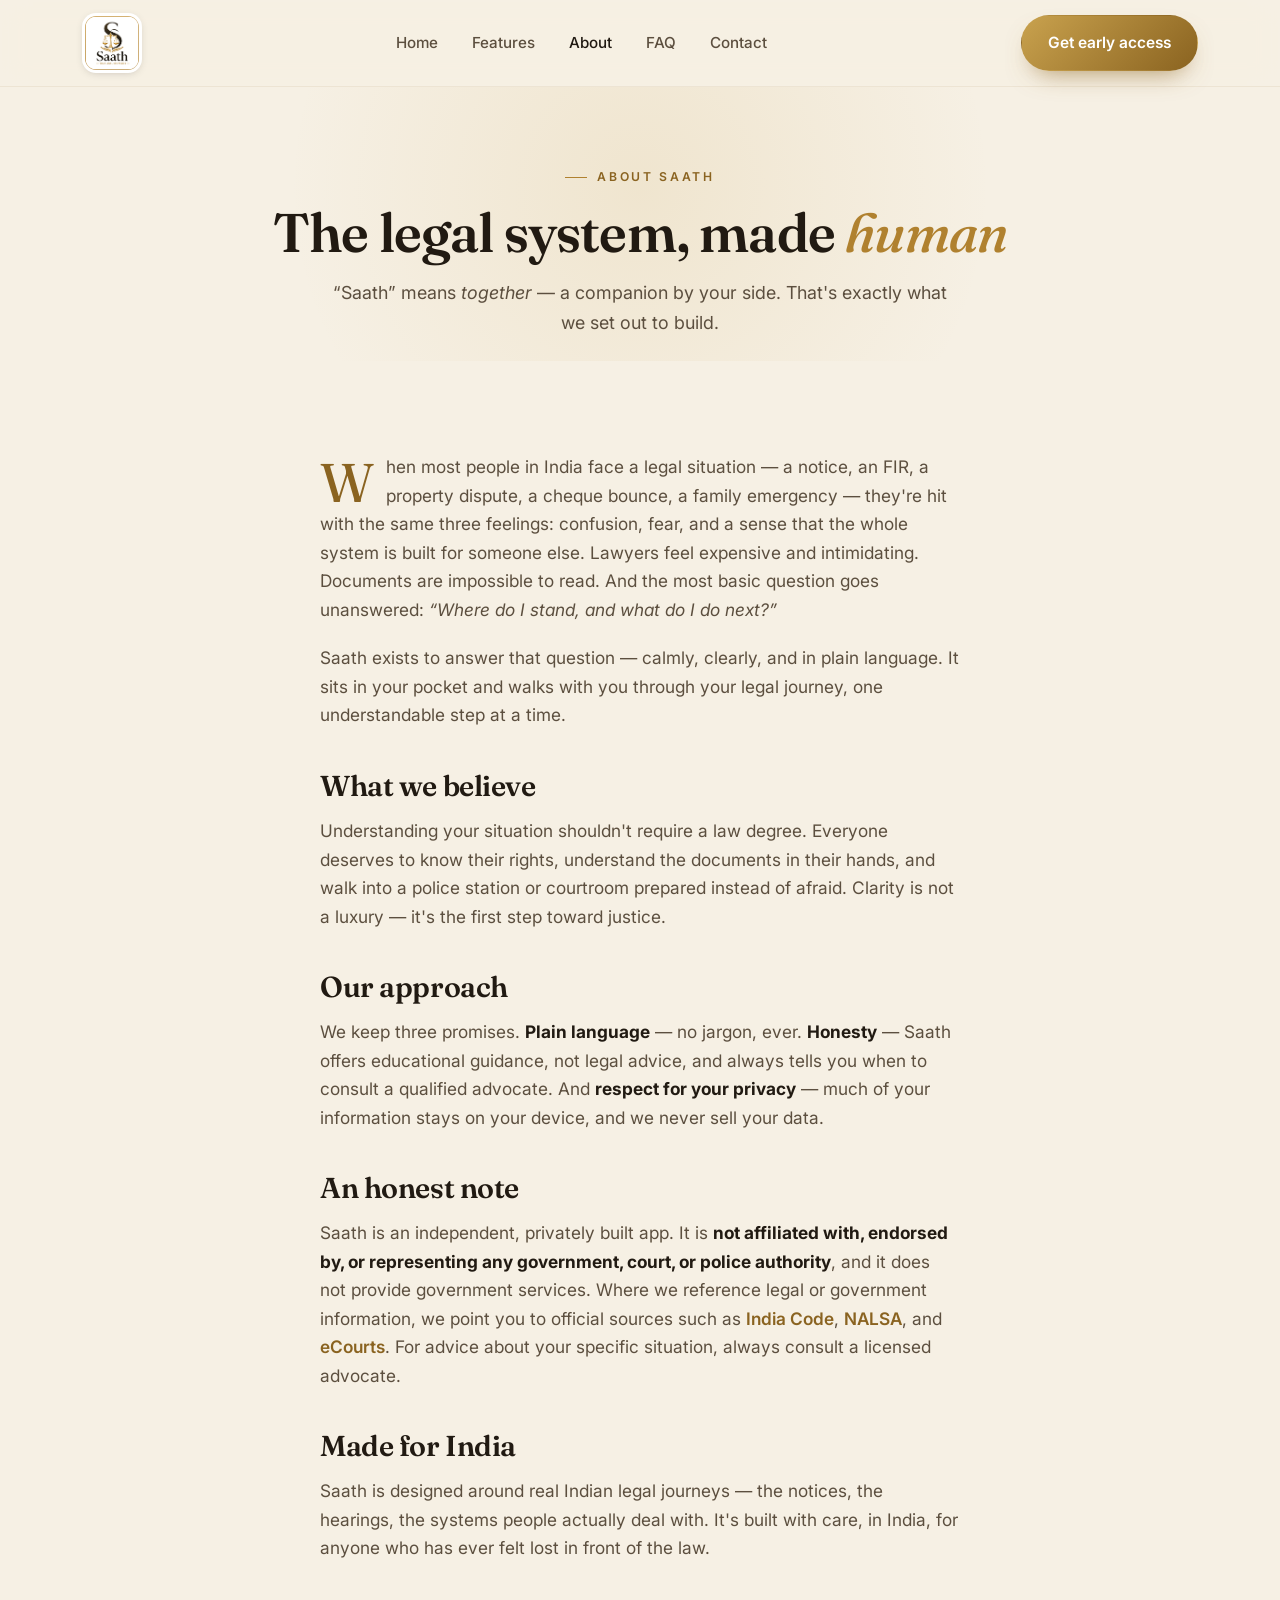
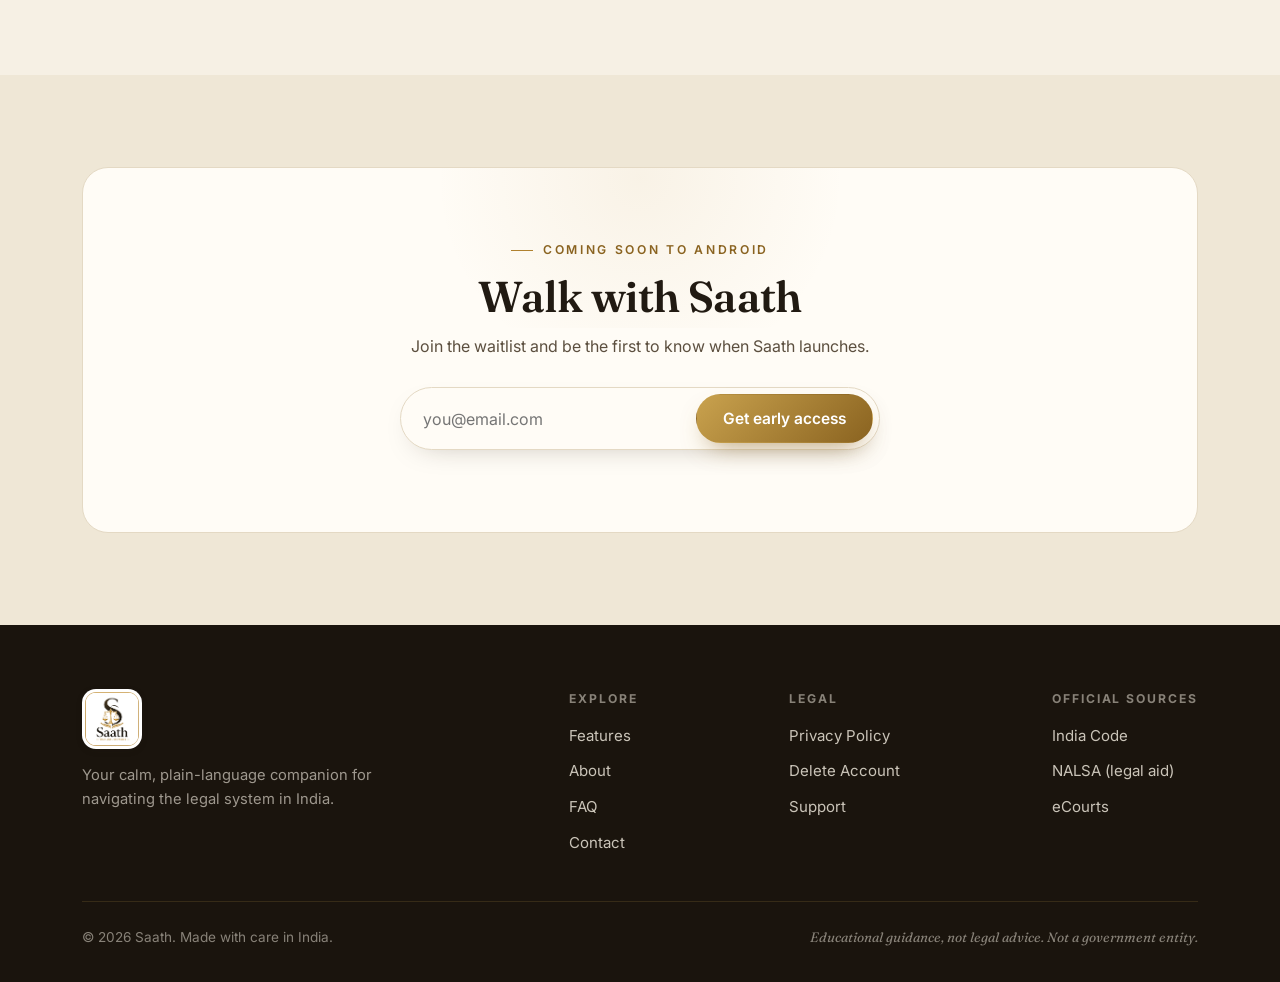
==== about.html @ ecaae9a4 "Saath marketing site" ====
<!doctype html>
<html lang="en">
<head>
  <meta charset="utf-8" />
  <meta name="viewport" content="width=device-width, initial-scale=1" />
  <title>About — Saath</title>
  <meta name="description" content="Why Saath exists: to make the legal system in India understandable for everyone, in plain language — a calm companion, not a replacement for a lawyer." />
  <link rel="icon" href="assets/icon.png" />
  <link rel="preconnect" href="https://fonts.googleapis.com" />
  <link rel="preconnect" href="https://fonts.gstatic.com" crossorigin />
  <link href="https://fonts.googleapis.com/css2?family=Fraunces:ital,opsz,wght@0,9..144,500;0,9..144,600;0,9..144,700;1,9..144,500&family=Inter:wght@400;500;600&display=swap" rel="stylesheet" />
  <link rel="stylesheet" href="css/styles.css" />
</head>
<body>

  <header class="site-header">
    <div class="wrap nav">
      <a class="brand" href="index.html"><img class="logo" src="assets/logo.png" alt="Saath — Your Legal Companion" /></a>
      <nav class="nav-links">
        <a href="index.html">Home</a>
        <a href="features.html">Features</a>
        <a href="about.html" class="active">About</a>
        <a href="faq.html">FAQ</a>
        <a href="contact.html">Contact</a>
      </nav>
      <a href="index.html#waitlist" class="btn btn-gold">Get early access</a>
      <button class="nav-toggle" aria-label="Menu"><span></span><span></span><span></span></button>
    </div>
  </header>

  <section class="page-hero">
    <div class="wrap">
      <span class="eyebrow center">About Saath</span>
      <h1>The legal system, made <span class="em">human</span></h1>
      <p>“Saath” means <em>together</em> — a companion by your side. That's exactly what we set out to build.</p>
    </div>
  </section>

  <section class="section">
    <div class="wrap prose">
      <p>When most people in India face a legal situation — a notice, an FIR, a property dispute, a cheque bounce, a family emergency — they're hit with the same three feelings: confusion, fear, and a sense that the whole system is built for someone else. Lawyers feel expensive and intimidating. Documents are impossible to read. And the most basic question goes unanswered: <em>“Where do I stand, and what do I do next?”</em></p>
      <p>Saath exists to answer that question — calmly, clearly, and in plain language. It sits in your pocket and walks with you through your legal journey, one understandable step at a time.</p>

      <h2>What we believe</h2>
      <p>Understanding your situation shouldn't require a law degree. Everyone deserves to know their rights, understand the documents in their hands, and walk into a police station or courtroom prepared instead of afraid. Clarity is not a luxury — it's the first step toward justice.</p>

      <h2>Our approach</h2>
      <p>We keep three promises. <strong>Plain language</strong> — no jargon, ever. <strong>Honesty</strong> — Saath offers educational guidance, not legal advice, and always tells you when to consult a qualified advocate. And <strong>respect for your privacy</strong> — much of your information stays on your device, and we never sell your data.</p>

      <h2>An honest note</h2>
      <p>Saath is an independent, privately built app. It is <strong>not affiliated with, endorsed by, or representing any government, court, or police authority</strong>, and it does not provide government services. Where we reference legal or government information, we point you to official sources such as <a href="https://www.indiacode.nic.in" target="_blank" rel="noopener">India Code</a>, <a href="https://nalsa.gov.in" target="_blank" rel="noopener">NALSA</a>, and <a href="https://ecourts.gov.in" target="_blank" rel="noopener">eCourts</a>. For advice about your specific situation, always consult a licensed advocate.</p>

      <h2>Made for India</h2>
      <p>Saath is designed around real Indian legal journeys — the notices, the hearings, the systems people actually deal with. It's built with care, in India, for anyone who has ever felt lost in front of the law.</p>
    </div>
  </section>

  <section class="section band" id="waitlist">
    <div class="wrap">
      <div class="cta-card" style="box-shadow:none">
        <span class="eyebrow center">Coming soon to Android</span>
        <h2>Walk with Saath</h2>
        <p>Join the waitlist and be the first to know when Saath launches.</p>
        <form class="waitlist" id="waitlist-about">
          <div class="waitlist-row">
            <input type="email" placeholder="you@email.com" aria-label="Email address" required />
            <button type="submit" class="btn btn-gold">Get early access</button>
          </div>
          <p class="form-msg" aria-live="polite"></p>
        </form>
      </div>
    </div>
  </section>

  <footer class="site-footer">
    <div class="wrap">
      <div class="footer-grid">
        <div class="footer-brand">
          <a class="brand" href="index.html"><img class="logo" src="assets/logo.png" alt="Saath" /></a>
          <p>Your calm, plain-language companion for navigating the legal system in India.</p>
        </div>
        <div class="footer-col"><h4>Explore</h4><a href="features.html">Features</a><a href="about.html">About</a><a href="faq.html">FAQ</a><a href="contact.html">Contact</a></div>
        <div class="footer-col"><h4>Legal</h4><a href="https://venkatesh619.github.io/saath-privacy/privacy-policy.html" target="_blank" rel="noopener">Privacy Policy</a><a href="https://venkatesh619.github.io/saath-privacy/delete-account.html" target="_blank" rel="noopener">Delete Account</a><a href="contact.html">Support</a></div>
        <div class="footer-col"><h4>Official sources</h4><a href="https://www.indiacode.nic.in" target="_blank" rel="noopener">India Code</a><a href="https://nalsa.gov.in" target="_blank" rel="noopener">NALSA (legal aid)</a><a href="https://ecourts.gov.in" target="_blank" rel="noopener">eCourts</a></div>
      </div>
      <div class="footer-bottom">
        <p>© <span id="year">2026</span> Saath. Made with care in India.</p>
        <p class="disc">Educational guidance, not legal advice. Not a government entity.</p>
      </div>
    </div>
  </footer>

  <script src="js/main.js"></script>
</body>
</html>
---- css/styles.css ----
/* ============================================================
   Saath — marketing site (Rich Warm)
   Elevated parchment + gold, elegant Fraunces display,
   premium detailing. Warm, trustworthy, high-end.
   ============================================================ */

:root {
  --cream: #F6F0E4;
  --cream-2: #EFE7D6;      /* deeper band */
  --paper: #FFFCF6;        /* cards */
  --ink: #211A12;          /* deep warm ink */
  --ink-soft: #5C4F3F;
  --ink-faint: #938672;
  --gold: #B0812F;
  --gold-l: #C9A24E;
  --gold-deep: #8A6320;
  --gold-tint: rgba(176,129,47,0.08);
  --gold-tint-2: rgba(176,129,47,0.16);
  --wine: #7A2E2E;
  --green: #3D5A3A;
  --line: #E4D9C4;
  --line-soft: #EDE4D3;
  --ink-dark: #1A140D;     /* footer / trust band */
  --maxw: 1180px;
  --radius: 18px;
  --radius-lg: 26px;
  --shadow-sm: 0 10px 30px -18px rgba(33,26,18,0.35);
  --shadow: 0 40px 80px -40px rgba(33,26,18,0.5);
}

* { box-sizing: border-box; margin: 0; padding: 0; }
html { scroll-behavior: smooth; }
body {
  font-family: "Inter", -apple-system, BlinkMacSystemFont, "Segoe UI", sans-serif;
  background: var(--cream);
  color: var(--ink);
  line-height: 1.65;
  -webkit-font-smoothing: antialiased;
  overflow-x: hidden;
}
a { color: inherit; text-decoration: none; }
img { max-width: 100%; display: block; }
.wrap { width: 100%; max-width: var(--maxw); margin: 0 auto; padding: 0 32px; }

h1, h2, h3, .serif { font-family: "Fraunces", Georgia, serif; font-weight: 600; line-height: 1.08; letter-spacing: -0.015em; }
.em { font-family: "Fraunces", serif; font-style: italic; font-weight: 500; color: var(--gold); }
.eyebrow {
  display: inline-flex; align-items: center; gap: 10px;
  font-size: 0.76rem; font-weight: 600; letter-spacing: 0.22em; text-transform: uppercase; color: var(--gold-deep);
}
.eyebrow::before { content: ""; width: 22px; height: 1px; background: var(--gold); display: inline-block; }
.eyebrow.center { justify-content: center; }

/* ---------- Buttons ---------- */
.btn {
  display: inline-flex; align-items: center; justify-content: center; gap: 8px;
  font-family: "Inter", sans-serif; font-weight: 600; font-size: 0.97rem;
  padding: 14px 26px; border-radius: 100px; border: 1px solid transparent; cursor: pointer;
  transition: transform 0.16s ease, box-shadow 0.16s ease, background 0.16s;
  white-space: nowrap;
}
.btn-gold { background: linear-gradient(135deg, var(--gold-l), var(--gold-deep)); color: #fff; box-shadow: 0 12px 26px -12px rgba(138,99,32,0.7); }
.btn-gold:hover { transform: translateY(-2px); box-shadow: 0 16px 30px -12px rgba(138,99,32,0.8); }
.btn-ink { background: var(--ink); color: var(--cream); }
.btn-ink:hover { transform: translateY(-2px); }
.btn-outline { background: transparent; border-color: var(--line); color: var(--ink); }
.btn-outline:hover { background: var(--paper); border-color: var(--gold); }

/* ---------- Header ---------- */
.site-header {
  position: sticky; top: 0; z-index: 60;
  background: rgba(246,240,228,0.85);
  backdrop-filter: saturate(160%) blur(14px);
  border-bottom: 1px solid var(--line-soft);
}
.nav { display: flex; align-items: center; justify-content: space-between; height: 86px; }
.brand { display: flex; align-items: center; gap: 11px; }
.brand .logo { height: 60px; width: 60px; display: block; background: #fff; border-radius: 14px; padding: 3px; object-fit: contain; box-shadow: 0 2px 8px -3px rgba(33,26,18,0.25); }
.brand .name { font-family: "Fraunces", serif; font-weight: 600; font-size: 1.4rem; letter-spacing: -0.01em; }
.nav-links { display: flex; align-items: center; gap: 34px; }
.nav-links a { font-size: 0.95rem; font-weight: 500; color: var(--ink-soft); transition: color 0.15s; }
.nav-links a:hover, .nav-links a.active { color: var(--ink); }
.nav-toggle { display: none; background: none; border: none; cursor: pointer; padding: 6px; }
.nav-toggle span { display: block; width: 24px; height: 2px; background: var(--ink); margin: 5px 0; transition: 0.25s; }

/* ---------- Hero ---------- */
.hero { position: relative; padding: 84px 0 70px; overflow: hidden; }
.hero::before {
  content: ""; position: absolute; top: -280px; right: -160px; width: 760px; height: 760px; border-radius: 50%;
  background: radial-gradient(circle, rgba(201,162,78,0.22), transparent 62%); pointer-events: none;
}
.hero-grid { position: relative; display: grid; grid-template-columns: 1.05fr 0.95fr; gap: 60px; align-items: center; }
.hero h1 { font-size: clamp(2.7rem, 5.2vw, 4rem); margin: 20px 0 22px; font-weight: 600; }
.hero .lead { font-size: 1.18rem; color: var(--ink-soft); max-width: 30rem; margin-bottom: 30px; }
.waitlist { max-width: 30rem; }
.waitlist-row { display: flex; gap: 10px; background: var(--paper); border: 1px solid var(--line); border-radius: 100px; padding: 6px 6px 6px 8px; box-shadow: var(--shadow-sm); }
.waitlist-row input {
  flex: 1; min-width: 0; border: none; background: transparent; padding: 12px 14px;
  font-family: "Inter", sans-serif; font-size: 1rem; color: var(--ink);
}
.waitlist-row input:focus { outline: none; }
.waitlist .form-note { font-size: 0.82rem; color: var(--ink-faint); margin-top: 12px; padding-left: 8px; }
.form-msg { margin-top: 12px; font-size: 0.9rem; font-weight: 500; min-height: 1.2em; padding-left: 8px; }
.form-msg.ok { color: var(--green); }
.form-msg.err { color: var(--wine); }
.hero-trust { display: flex; gap: 30px; margin-top: 40px; }
.hero-trust .t b { font-family: "Fraunces", serif; font-size: 1.7rem; color: var(--gold-deep); display: block; line-height: 1; }
.hero-trust .t span { font-size: 0.85rem; color: var(--ink-faint); }

/* Phone visual */
.hero-visual { position: relative; display: flex; justify-content: center; }
.phone {
  position: relative; width: 290px; max-width: 78vw; border-radius: 42px; padding: 12px;
  background: linear-gradient(160deg, #2a2117, #4a3a26); box-shadow: var(--shadow);
}
.phone::after {
  content: ""; position: absolute; inset: -30px -30px -30px -30px; z-index: -1; border-radius: 60px;
  background: radial-gradient(circle at 50% 30%, rgba(201,162,78,0.28), transparent 70%);
}
.phone img { border-radius: 30px; width: 100%; }
.float-card {
  position: absolute; left: -34px; bottom: 54px; background: var(--paper); border: 1px solid var(--line);
  border-radius: 16px; padding: 14px 16px; box-shadow: var(--shadow-sm); max-width: 190px; display: flex; gap: 10px; align-items: flex-start;
}
.float-card .fc-ic { width: 34px; height: 34px; min-width: 34px; border-radius: 9px; background: var(--gold-tint); display: flex; align-items: center; justify-content: center; color: var(--gold-deep); }
.float-card .fc-ic svg { width: 18px; height: 18px; }
.float-card b { font-size: 0.82rem; display: block; }
.float-card span { font-size: 0.74rem; color: var(--ink-soft); line-height: 1.35; }

/* ---------- Sections ---------- */
.section { padding: 92px 0; position: relative; }
.section-head { max-width: 42rem; margin-bottom: 54px; }
.section-head.center { margin-left: auto; margin-right: auto; text-align: center; }
.section-head h2 { font-size: clamp(2.1rem, 3.8vw, 3rem); margin: 14px 0 16px; }
.section-head p { color: var(--ink-soft); font-size: 1.08rem; }

/* Feature cards */
.grid { display: grid; grid-template-columns: repeat(3, 1fr); gap: 22px; }
.card {
  background: var(--paper); border: 1px solid var(--line-soft); border-radius: var(--radius);
  padding: 32px 28px; transition: transform 0.2s ease, box-shadow 0.2s ease, border-color 0.2s;
}
.card:hover { transform: translateY(-5px); box-shadow: var(--shadow-sm); border-color: var(--gold-tint-2); }
.ic {
  width: 54px; height: 54px; border-radius: 15px; margin-bottom: 20px;
  display: flex; align-items: center; justify-content: center; color: var(--gold-deep);
  background: linear-gradient(150deg, var(--gold-tint-2), var(--gold-tint));
  border: 1px solid rgba(176,129,47,0.18);
}
.ic svg { width: 26px; height: 26px; }
.card h3 { font-size: 1.32rem; margin-bottom: 9px; }
.card p { color: var(--ink-soft); font-size: 0.98rem; line-height: 1.6; }

/* Divider rule */
.rule { height: 1px; background: linear-gradient(90deg, transparent, var(--line), transparent); }

/* How it works */
.band { background: var(--cream-2); }
.steps { display: grid; grid-template-columns: repeat(3, 1fr); gap: 34px; }
.step { text-align: center; }
.step-num {
  width: 60px; height: 60px; border-radius: 50%; margin: 0 auto 20px; position: relative;
  display: flex; align-items: center; justify-content: center;
  font-family: "Fraunces", serif; font-size: 1.5rem; font-weight: 600; color: var(--gold-deep);
  background: var(--paper); border: 1px solid var(--line); box-shadow: var(--shadow-sm);
}
.step h3 { font-size: 1.22rem; margin-bottom: 9px; }
.step p { color: var(--ink-soft); font-size: 0.98rem; }

/* Showcase */
.shots { display: flex; gap: 26px; justify-content: center; flex-wrap: wrap; }
.shots .phone { width: 224px; }
.shots .phone::after { display: none; }

/* Trust band (deep ink) */
.trust { background: var(--ink-dark); color: var(--cream); }
.trust .section-head h2 { color: #fff; }
.trust .section-head p { color: rgba(246,240,228,0.72); }
.trust .eyebrow { color: var(--gold-l); }
.trust .eyebrow::before { background: var(--gold-l); }
.trust-cards { display: grid; grid-template-columns: repeat(2, 1fr); gap: 22px; }
.trust-card { border: 1px solid rgba(201,162,78,0.18); border-radius: var(--radius); padding: 28px; background: rgba(201,162,78,0.04); }
.trust-card h3 { color: var(--gold-l); font-size: 1.2rem; margin-bottom: 9px; }
.trust-card p { color: rgba(246,240,228,0.82); font-size: 0.98rem; }

/* CTA */
.cta-card {
  background: var(--paper); border: 1px solid var(--line); border-radius: var(--radius-lg);
  padding: 64px 40px; text-align: center; box-shadow: var(--shadow); position: relative; overflow: hidden;
}
.cta-card::before { content: ""; position: absolute; top: -140px; left: 50%; transform: translateX(-50%); width: 500px; height: 300px; background: radial-gradient(circle, var(--gold-tint), transparent 70%); }
.cta-card > * { position: relative; }
.cta-card h2 { font-size: clamp(2rem, 3.6vw, 2.7rem); margin: 14px 0 12px; }
.cta-card p { color: var(--ink-soft); max-width: 34rem; margin: 0 auto; }
.cta-card .waitlist { margin: 28px auto 0; }

/* Inner page hero */
.page-hero { position: relative; padding: 72px 0 24px; text-align: center; overflow: hidden; }
.page-hero::before { content: ""; position: absolute; top: -300px; left: 50%; transform: translateX(-50%); width: 800px; height: 800px; border-radius: 50%; background: radial-gradient(circle, rgba(201,162,78,0.14), transparent 62%); }
.page-hero > .wrap { position: relative; }
.page-hero h1 { font-size: clamp(2.4rem, 4.6vw, 3.4rem); margin: 16px 0 16px; font-weight: 600; }
.page-hero p { color: var(--ink-soft); font-size: 1.12rem; max-width: 40rem; margin: 0 auto; }

/* Feature rows */
.frows { display: grid; grid-template-columns: 1fr 1fr; gap: 22px; }
.frow { background: var(--paper); border: 1px solid var(--line-soft); border-radius: var(--radius); padding: 32px; display: grid; grid-template-columns: 54px 1fr; gap: 20px; }
.frow .ic { margin: 0; }
.frow h3 { font-size: 1.4rem; margin-bottom: 8px; }
.frow p { color: var(--ink-soft); font-size: 1rem; margin-bottom: 14px; }
.flist { list-style: none; }
.flist li { position: relative; padding-left: 24px; margin-bottom: 8px; color: var(--ink-soft); font-size: 0.95rem; }
.flist li::before { content: "✦"; position: absolute; left: 0; color: var(--gold); font-size: 0.8rem; top: 2px; }

/* FAQ */
.faq-list { max-width: 46rem; margin: 0 auto; }
.faq-item { border-bottom: 1px solid var(--line); }
.faq-q { width: 100%; text-align: left; background: none; border: none; cursor: pointer; padding: 24px 0; font-family: "Fraunces", serif; font-size: 1.25rem; font-weight: 600; color: var(--ink); display: flex; justify-content: space-between; align-items: center; gap: 16px; }
.faq-q .plus { color: var(--gold); font-size: 1.7rem; transition: transform 0.2s; line-height: 1; }
.faq-item.open .plus { transform: rotate(45deg); }
.faq-a { max-height: 0; overflow: hidden; transition: max-height 0.28s ease; }
.faq-a p { padding-bottom: 24px; color: var(--ink-soft); }
.faq-a a { color: var(--gold-deep); font-weight: 600; }

/* Prose */
.prose { max-width: 44rem; margin: 0 auto; }
.prose > p:first-of-type::first-letter { font-family: "Fraunces", serif; font-size: 3.4rem; float: left; line-height: 0.9; padding: 6px 12px 0 0; color: var(--gold-deep); }
.prose p { color: var(--ink-soft); margin-bottom: 20px; font-size: 1.08rem; }
.prose strong { color: var(--ink); }
.prose a { color: var(--gold-deep); font-weight: 600; }
.prose h2 { font-size: 1.8rem; margin: 40px 0 16px; }

/* Contact */
.contact-grid { display: grid; grid-template-columns: 1fr 1.1fr; gap: 40px; max-width: 62rem; margin: 0 auto; align-items: start; }
.contact-cards { display: grid; gap: 18px; }
.contact-card { background: var(--paper); border: 1px solid var(--line-soft); border-radius: var(--radius); padding: 26px; }
.contact-card h3 { font-size: 1.15rem; margin-bottom: 7px; }
.contact-card p { color: var(--ink-soft); font-size: 0.95rem; }
.contact-form { background: var(--paper); border: 1px solid var(--line-soft); border-radius: var(--radius); padding: 30px; box-shadow: var(--shadow-sm); }
.field { margin-bottom: 16px; }
.field label { display: block; font-size: 0.85rem; font-weight: 600; color: var(--ink-soft); margin-bottom: 6px; }
.field input, .field textarea { width: 100%; font-family: "Inter", sans-serif; font-size: 1rem; padding: 13px 15px; border: 1px solid var(--line); border-radius: 12px; background: var(--cream); color: var(--ink); }
.field input:focus, .field textarea:focus { outline: none; border-color: var(--gold); box-shadow: 0 0 0 3px var(--gold-tint); }
.field textarea { resize: vertical; min-height: 120px; }

/* Footer (deep ink) */
.site-footer { background: var(--ink-dark); color: var(--cream); padding: 64px 0 34px; }
.footer-grid { display: flex; justify-content: space-between; flex-wrap: wrap; gap: 30px; margin-bottom: 34px; }
.footer-brand { max-width: 21rem; }
.footer-brand .brand { margin-bottom: 14px; }
.footer-brand .name { color: #fff; }
.footer-brand p { color: rgba(246,240,228,0.6); font-size: 0.92rem; }
.footer-col h4 { font-size: 0.76rem; text-transform: uppercase; letter-spacing: 0.16em; color: rgba(246,240,228,0.5); margin-bottom: 15px; }
.footer-col a { display: block; color: rgba(246,240,228,0.8); font-size: 0.94rem; margin-bottom: 11px; transition: color 0.15s; }
.footer-col a:hover { color: var(--gold-l); }
.footer-bottom { border-top: 1px solid rgba(201,162,78,0.16); padding-top: 24px; display: flex; justify-content: space-between; flex-wrap: wrap; gap: 10px; }
.footer-bottom p { font-size: 0.85rem; color: rgba(246,240,228,0.5); }
.footer-bottom .disc { font-family: "Fraunces", serif; font-style: italic; }

/* Responsive */
@media (max-width: 900px) {
  .hero-grid { grid-template-columns: 1fr; gap: 44px; text-align: center; }
  .hero .lead, .waitlist { margin-left: auto; margin-right: auto; }
  .hero-trust { justify-content: center; }
  .float-card { display: none; }
}
@media (max-width: 820px) {
  .grid, .steps, .trust-cards, .frows, .contact-grid { grid-template-columns: 1fr; }
  .nav-links, .site-header .btn { display: none; }
  .nav-toggle { display: block; }
  .nav-links.open { display: flex; flex-direction: column; gap: 0; position: absolute; top: 86px; left: 0; right: 0; background: var(--cream); border-bottom: 1px solid var(--line); padding: 8px 32px 20px; }
  .nav-links.open a { padding: 14px 0; border-bottom: 1px solid var(--line-soft); width: 100%; }
  .section { padding: 64px 0; }
}
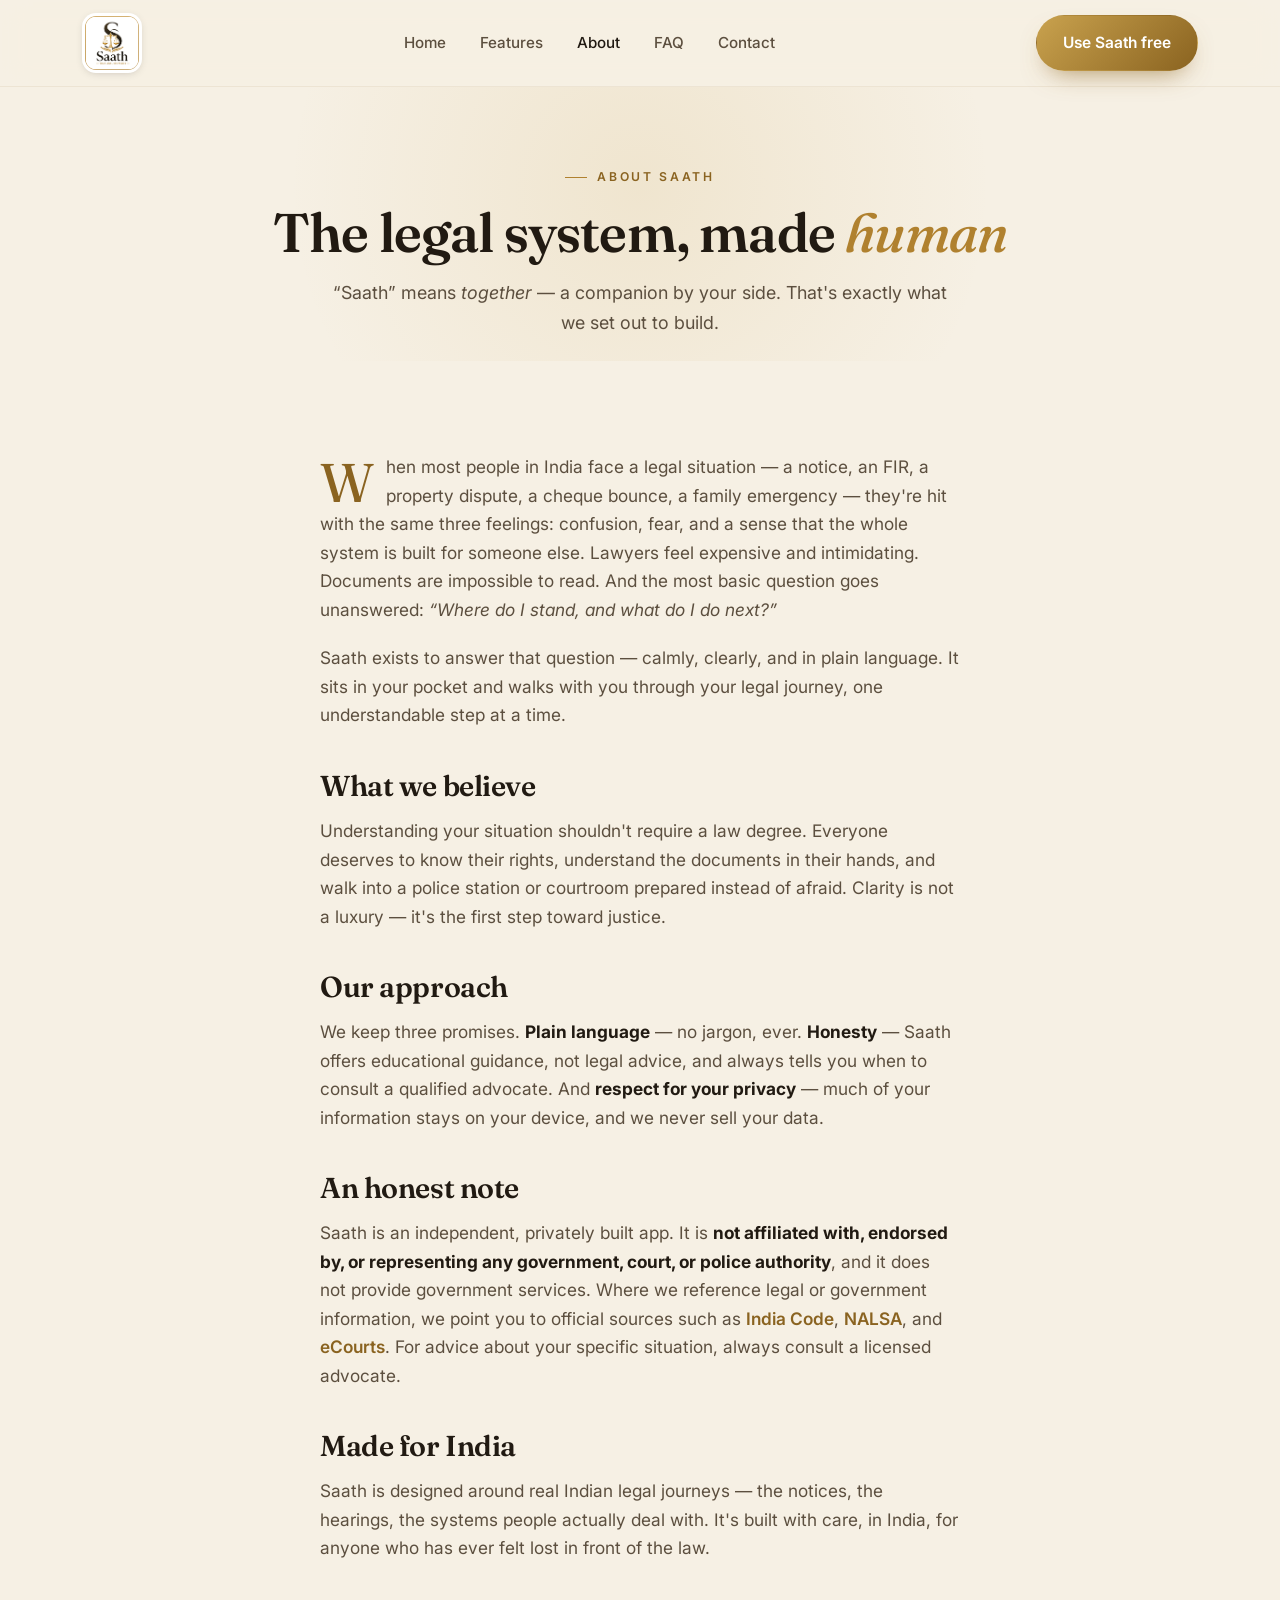
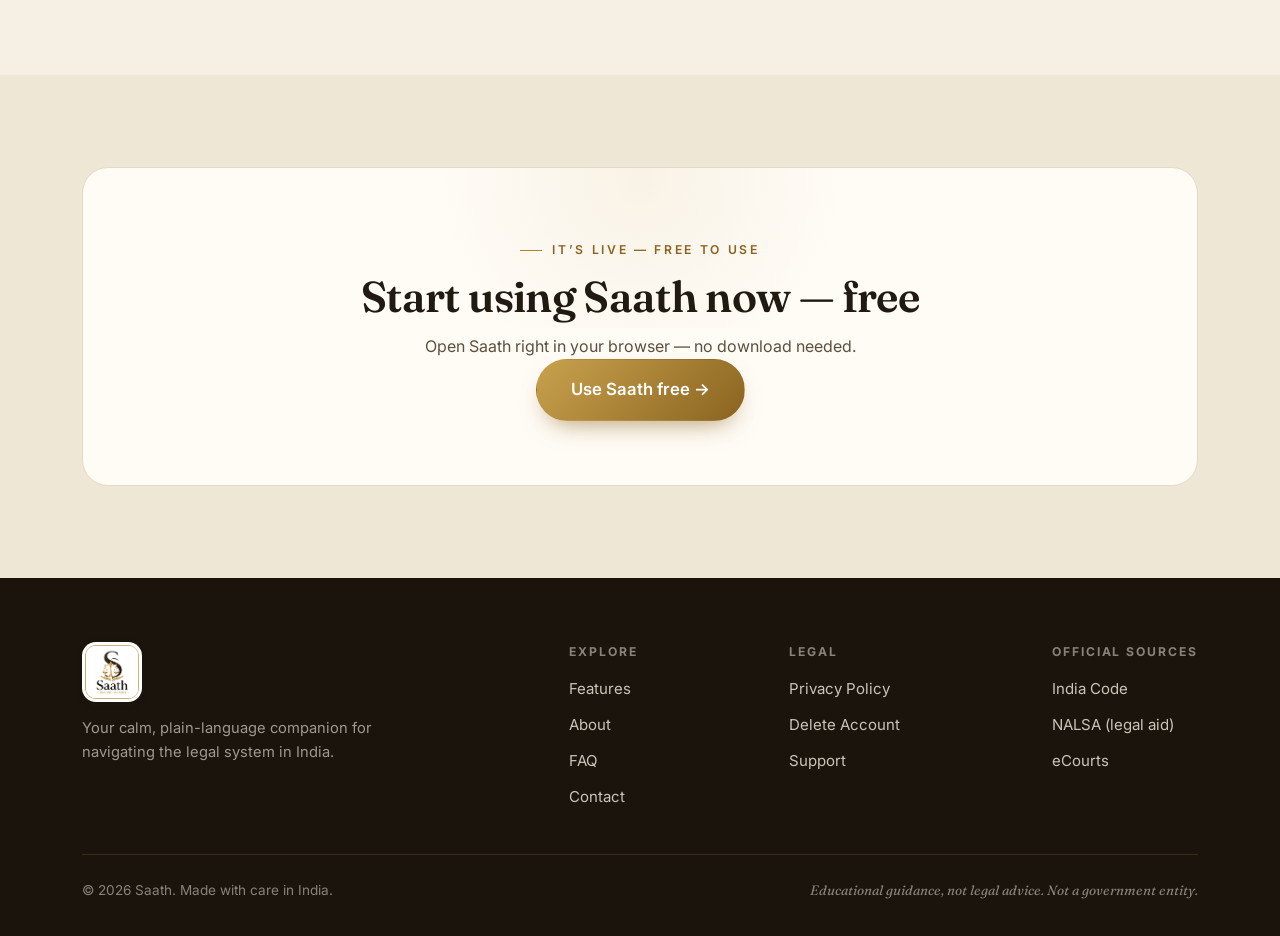
==== commit 983de648: "Point CTAs to the live app (app.saathlegal.com); drop waitlist" ====
--- a/about.html
+++ b/about.html
@@ -23,7 +23,7 @@
         <a href="faq.html">FAQ</a>
         <a href="contact.html">Contact</a>
       </nav>
-      <a href="index.html#waitlist" class="btn btn-gold">Get early access</a>
+      <a href="https://app.saathlegal.com" target="_blank" rel="noopener" class="btn btn-gold">Use Saath free</a>
       <button class="nav-toggle" aria-label="Menu"><span></span><span></span><span></span></button>
     </div>
   </header>
@@ -58,16 +58,10 @@
   <section class="section band" id="waitlist">
     <div class="wrap">
       <div class="cta-card" style="box-shadow:none">
-        <span class="eyebrow center">Coming soon to Android</span>
-        <h2>Walk with Saath</h2>
-        <p>Join the waitlist and be the first to know when Saath launches.</p>
-        <form class="waitlist" id="waitlist-about">
-          <div class="waitlist-row">
-            <input type="email" placeholder="you@email.com" aria-label="Email address" required />
-            <button type="submit" class="btn btn-gold">Get early access</button>
-          </div>
-          <p class="form-msg" aria-live="polite"></p>
-        </form>
+        <span class="eyebrow center">It’s live — free to use</span>
+        <h2>Start using Saath now — free</h2>
+        <p>Open Saath right in your browser — no download needed.</p>
+        <a href="https://app.saathlegal.com" target="_blank" rel="noopener" class="btn btn-gold btn-lg">Use Saath free →</a>
       </div>
     </div>
   </section>
--- a/css/styles.css
+++ b/css/styles.css
@@ -65,6 +65,8 @@
 .btn-ink:hover { transform: translateY(-2px); }
 .btn-outline { background: transparent; border-color: var(--line); color: var(--ink); }
 .btn-outline:hover { background: var(--paper); border-color: var(--gold); }
+.btn-lg { padding: 16px 34px; font-size: 1.05rem; }
+.hero .btn-lg { margin-top: 6px; }
 
 /* ---------- Header ---------- */
 .site-header {
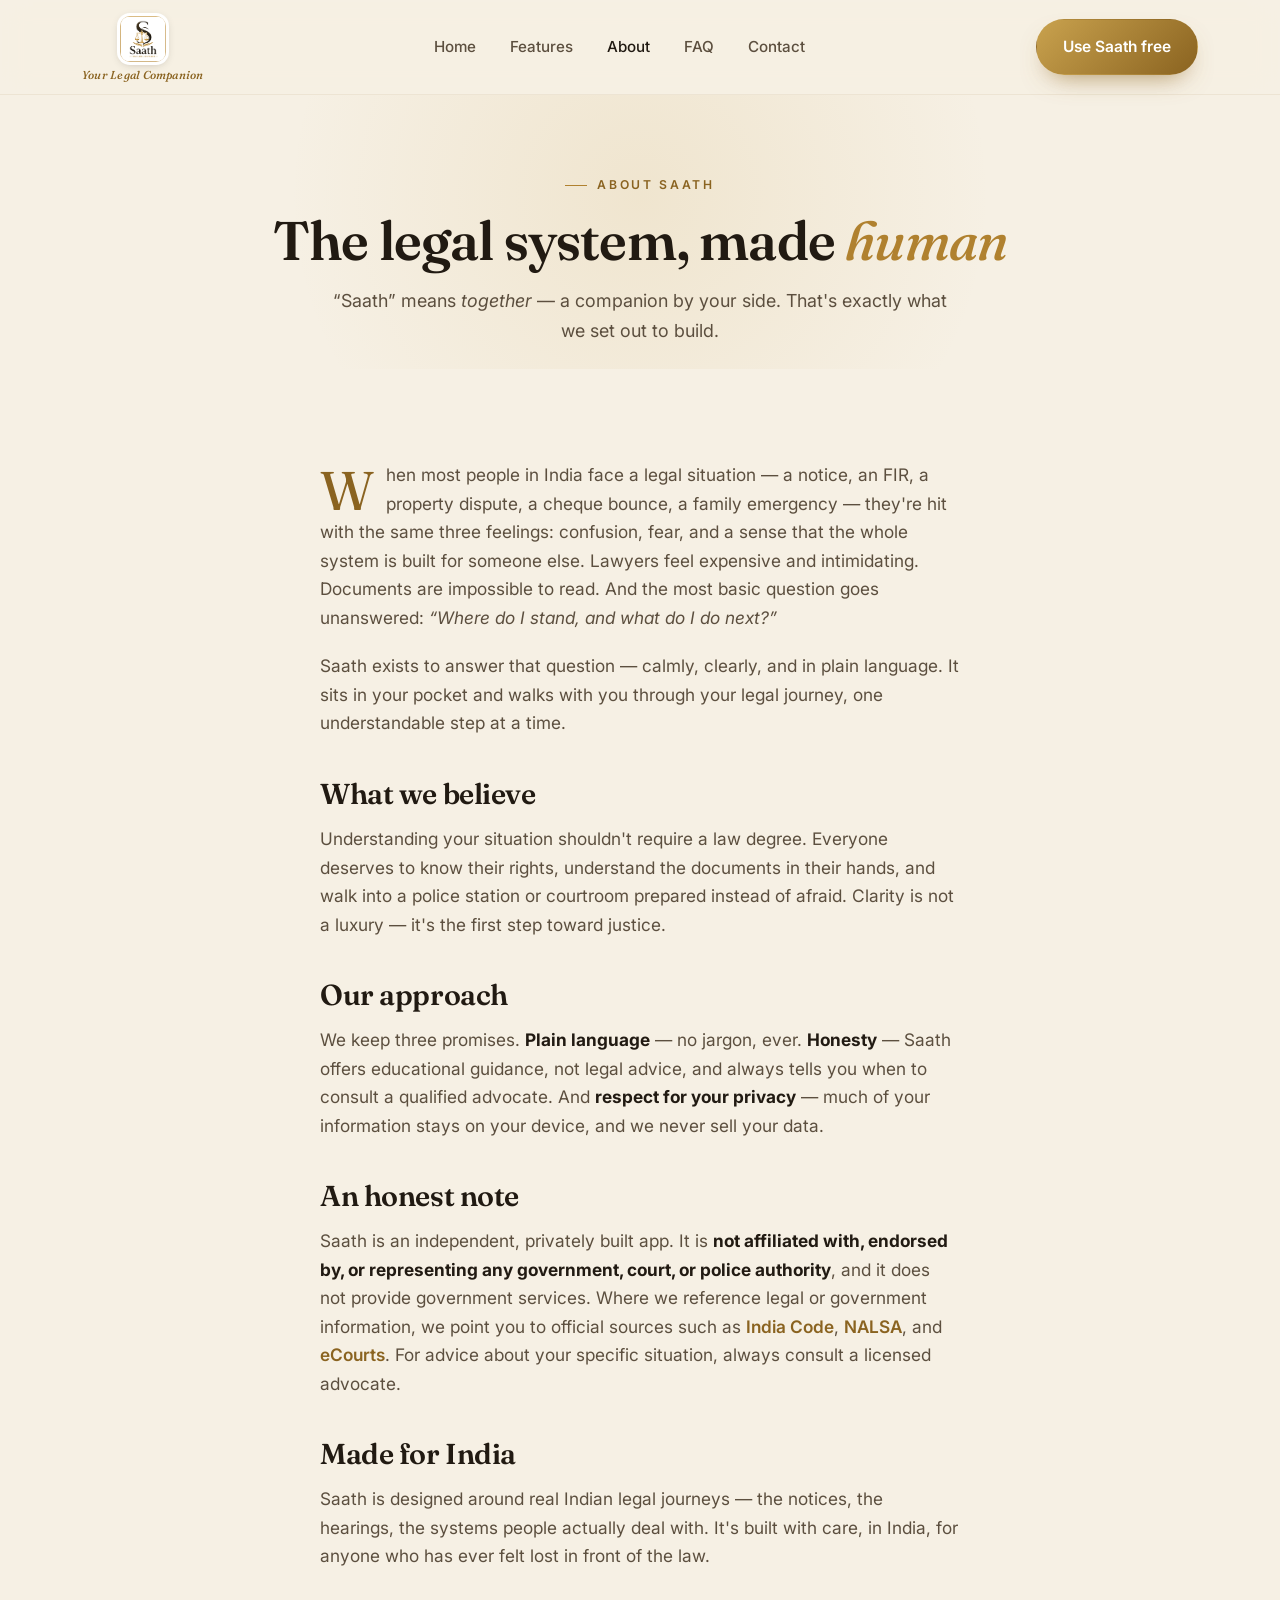
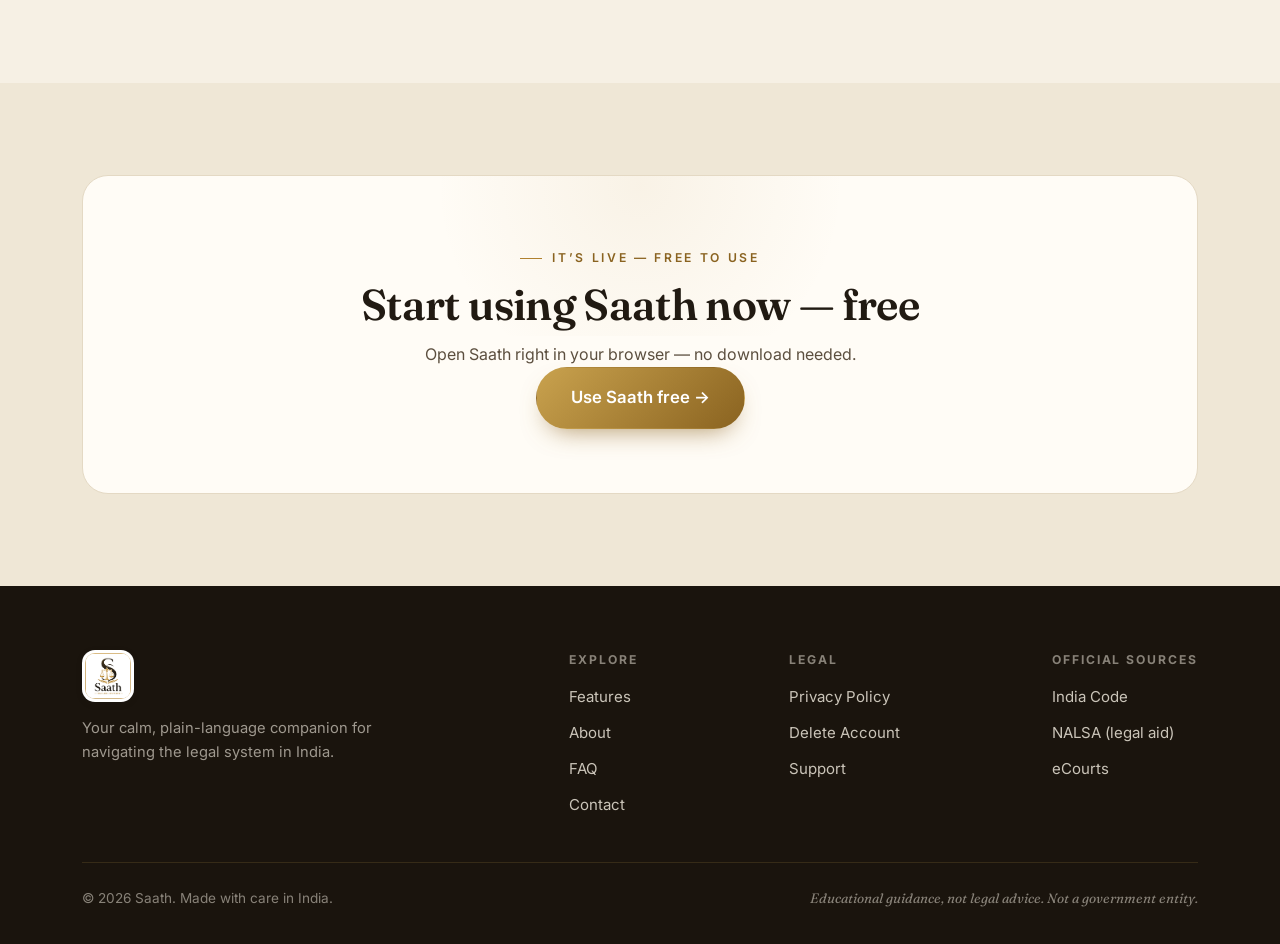
==== commit 0b24a5c3: "Add 'Your Legal Companion' tagline under the header logo" ====
--- a/about.html
+++ b/about.html
@@ -15,7 +15,7 @@
 
   <header class="site-header">
     <div class="wrap nav">
-      <a class="brand" href="index.html"><img class="logo" src="assets/logo.png" alt="Saath — Your Legal Companion" /></a>
+      <a class="brand" href="index.html"><img class="logo" src="assets/logo.png" alt="Saath — Your Legal Companion" /><span class="brand-tag">Your Legal Companion</span></a>
       <nav class="nav-links">
         <a href="index.html">Home</a>
         <a href="features.html">Features</a>
--- a/css/styles.css
+++ b/css/styles.css
@@ -75,10 +75,12 @@
   backdrop-filter: saturate(160%) blur(14px);
   border-bottom: 1px solid var(--line-soft);
 }
-.nav { display: flex; align-items: center; justify-content: space-between; height: 86px; }
-.brand { display: flex; align-items: center; gap: 11px; }
-.brand .logo { height: 60px; width: 60px; display: block; background: #fff; border-radius: 14px; padding: 3px; object-fit: contain; box-shadow: 0 2px 8px -3px rgba(33,26,18,0.25); }
+.nav { display: flex; align-items: center; justify-content: space-between; height: 94px; }
+.brand { display: flex; flex-direction: column; align-items: center; gap: 5px; }
+.brand .logo { height: 52px; width: 52px; display: block; background: #fff; border-radius: 13px; padding: 3px; object-fit: contain; box-shadow: 0 2px 8px -3px rgba(33,26,18,0.25); }
+.brand .brand-tag { font-family: "Fraunces", serif; font-style: italic; font-weight: 500; font-size: 0.72rem; letter-spacing: 0.02em; color: var(--gold-deep); white-space: nowrap; line-height: 1; }
 .brand .name { font-family: "Fraunces", serif; font-weight: 600; font-size: 1.4rem; letter-spacing: -0.01em; }
+.footer-brand .brand { flex-direction: row; align-items: center; gap: 11px; }
 .nav-links { display: flex; align-items: center; gap: 34px; }
 .nav-links a { font-size: 0.95rem; font-weight: 500; color: var(--ink-soft); transition: color 0.15s; }
 .nav-links a:hover, .nav-links a.active { color: var(--ink); }
@@ -269,7 +271,7 @@
   .grid, .steps, .trust-cards, .frows, .contact-grid { grid-template-columns: 1fr; }
   .nav-links, .site-header .btn { display: none; }
   .nav-toggle { display: block; }
-  .nav-links.open { display: flex; flex-direction: column; gap: 0; position: absolute; top: 86px; left: 0; right: 0; background: var(--cream); border-bottom: 1px solid var(--line); padding: 8px 32px 20px; }
+  .nav-links.open { display: flex; flex-direction: column; gap: 0; position: absolute; top: 94px; left: 0; right: 0; background: var(--cream); border-bottom: 1px solid var(--line); padding: 8px 32px 20px; }
   .nav-links.open a { padding: 14px 0; border-bottom: 1px solid var(--line-soft); width: 100%; }
   .section { padding: 64px 0; }
 }
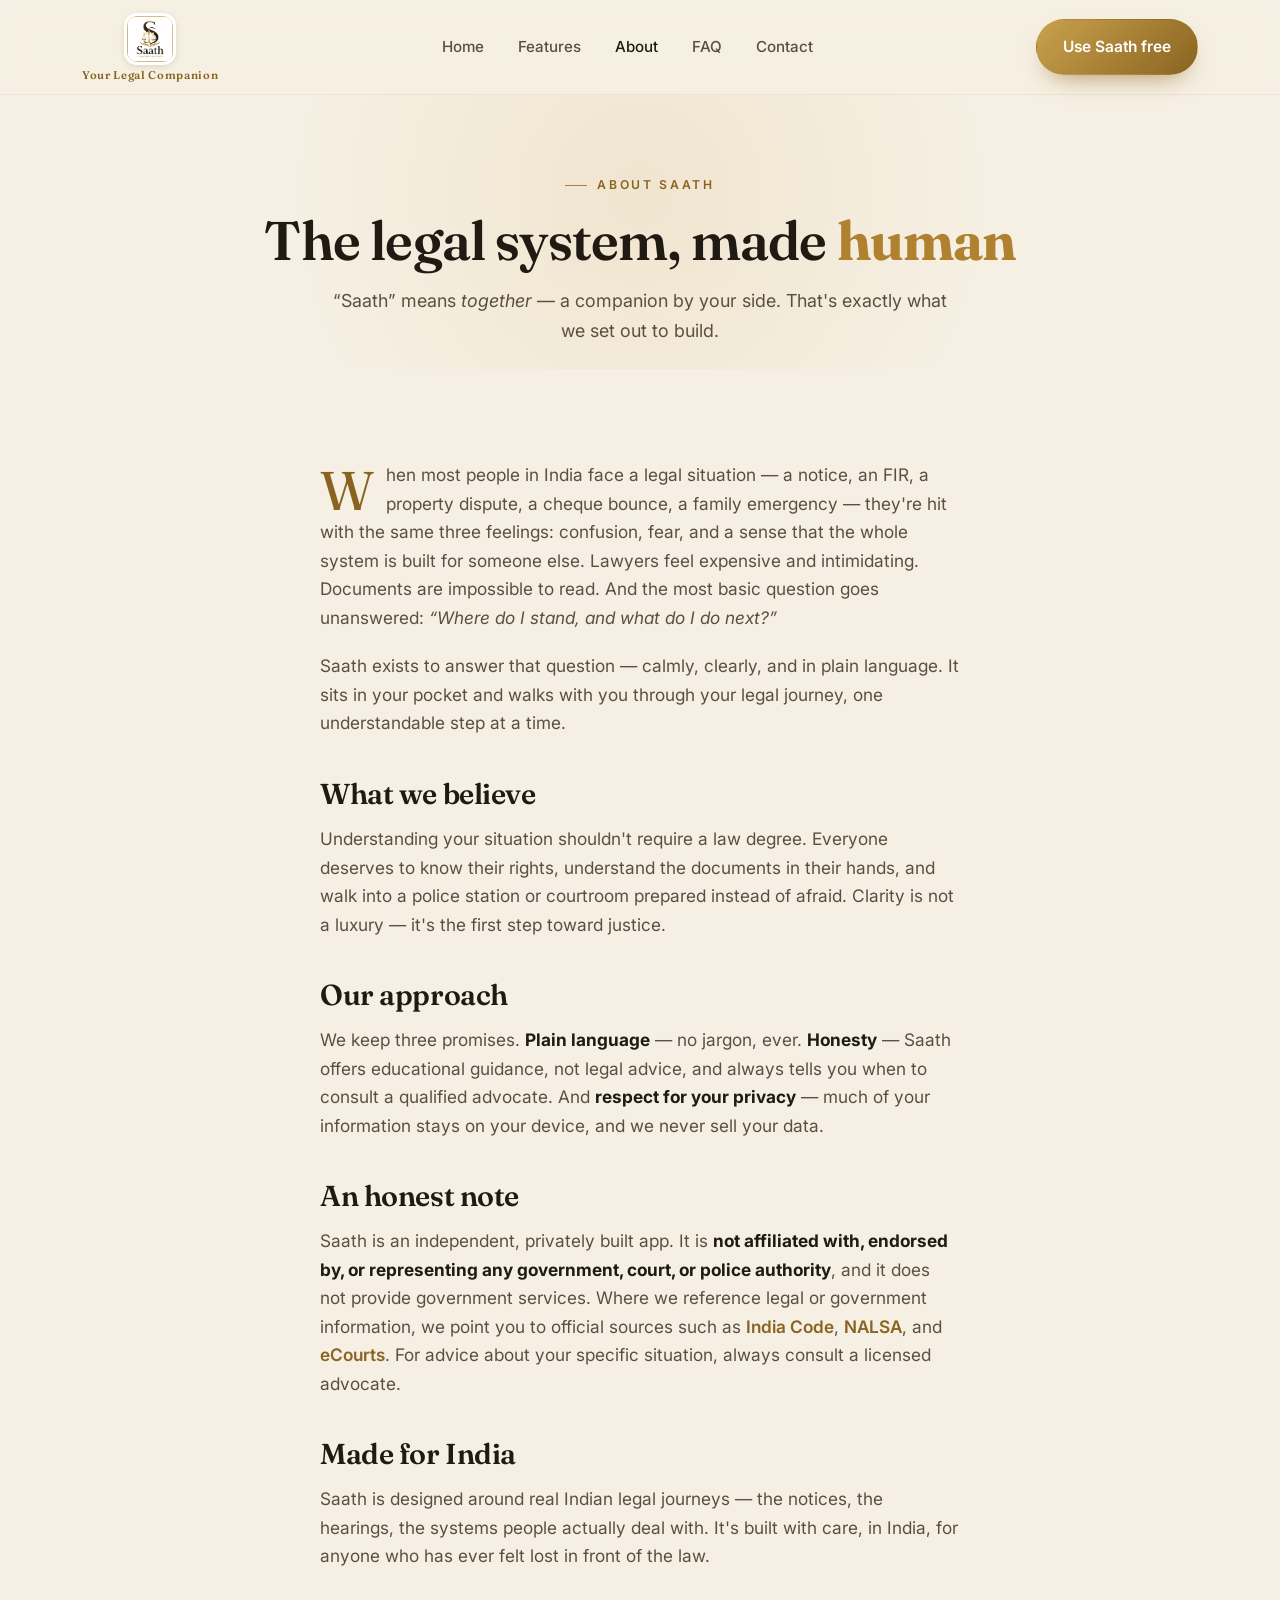
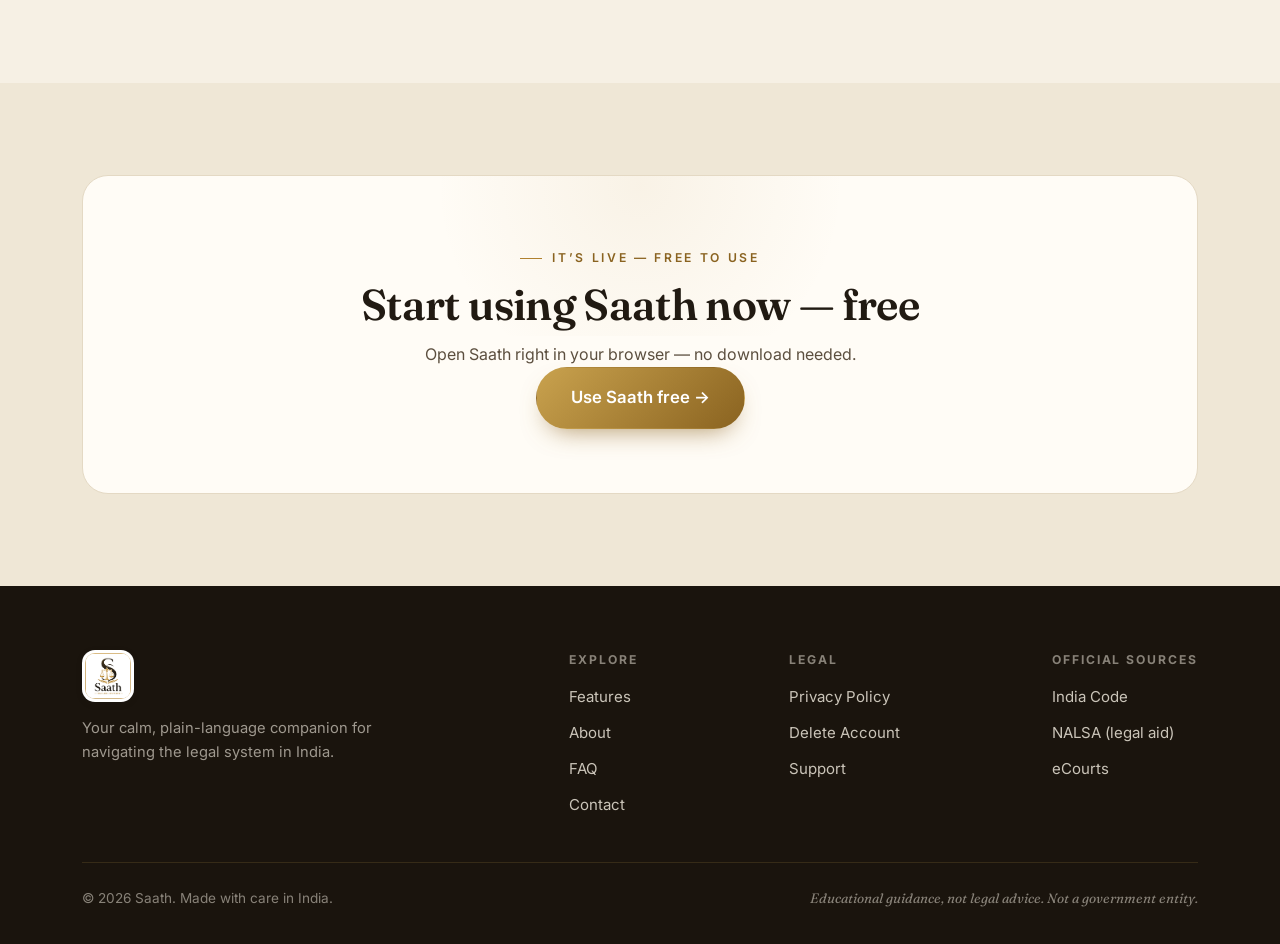
==== commit 94254f96: "Open "Use Saath free" in the same tab, not a new tab The app CTAs pointed at app.saathlegal.com with" ====
--- a/about.html
+++ b/about.html
@@ -23,7 +23,7 @@
         <a href="faq.html">FAQ</a>
         <a href="contact.html">Contact</a>
       </nav>
-      <a href="https://app.saathlegal.com" target="_blank" rel="noopener" class="btn btn-gold">Use Saath free</a>
+      <a href="https://app.saathlegal.com" class="btn btn-gold">Use Saath free</a>
       <button class="nav-toggle" aria-label="Menu"><span></span><span></span><span></span></button>
     </div>
   </header>
@@ -61,7 +61,7 @@
         <span class="eyebrow center">It’s live — free to use</span>
         <h2>Start using Saath now — free</h2>
         <p>Open Saath right in your browser — no download needed.</p>
-        <a href="https://app.saathlegal.com" target="_blank" rel="noopener" class="btn btn-gold btn-lg">Use Saath free →</a>
+        <a href="https://app.saathlegal.com" class="btn btn-gold btn-lg">Use Saath free →</a>
       </div>
     </div>
   </section>
--- a/css/styles.css
+++ b/css/styles.css
@@ -43,7 +43,7 @@
 .wrap { width: 100%; max-width: var(--maxw); margin: 0 auto; padding: 0 32px; }
 
 h1, h2, h3, .serif { font-family: "Fraunces", Georgia, serif; font-weight: 600; line-height: 1.08; letter-spacing: -0.015em; }
-.em { font-family: "Fraunces", serif; font-style: italic; font-weight: 500; color: var(--gold); }
+.em { font-family: "Fraunces", serif; font-style: normal; font-weight: 700; color: var(--gold); }
 .eyebrow {
   display: inline-flex; align-items: center; gap: 10px;
   font-size: 0.76rem; font-weight: 600; letter-spacing: 0.22em; text-transform: uppercase; color: var(--gold-deep);
@@ -78,7 +78,7 @@
 .nav { display: flex; align-items: center; justify-content: space-between; height: 94px; }
 .brand { display: flex; flex-direction: column; align-items: center; gap: 5px; }
 .brand .logo { height: 52px; width: 52px; display: block; background: #fff; border-radius: 13px; padding: 3px; object-fit: contain; box-shadow: 0 2px 8px -3px rgba(33,26,18,0.25); }
-.brand .brand-tag { font-family: "Fraunces", serif; font-style: italic; font-weight: 500; font-size: 0.72rem; letter-spacing: 0.02em; color: var(--gold-deep); white-space: nowrap; line-height: 1; }
+.brand .brand-tag { font-family: "Fraunces", serif; font-style: normal; font-weight: 600; font-size: 0.7rem; letter-spacing: 0.06em; color: var(--gold-deep); white-space: nowrap; line-height: 1; }
 .brand .name { font-family: "Fraunces", serif; font-weight: 600; font-size: 1.4rem; letter-spacing: -0.01em; }
 .footer-brand .brand { flex-direction: row; align-items: center; gap: 11px; }
 .nav-links { display: flex; align-items: center; gap: 34px; }
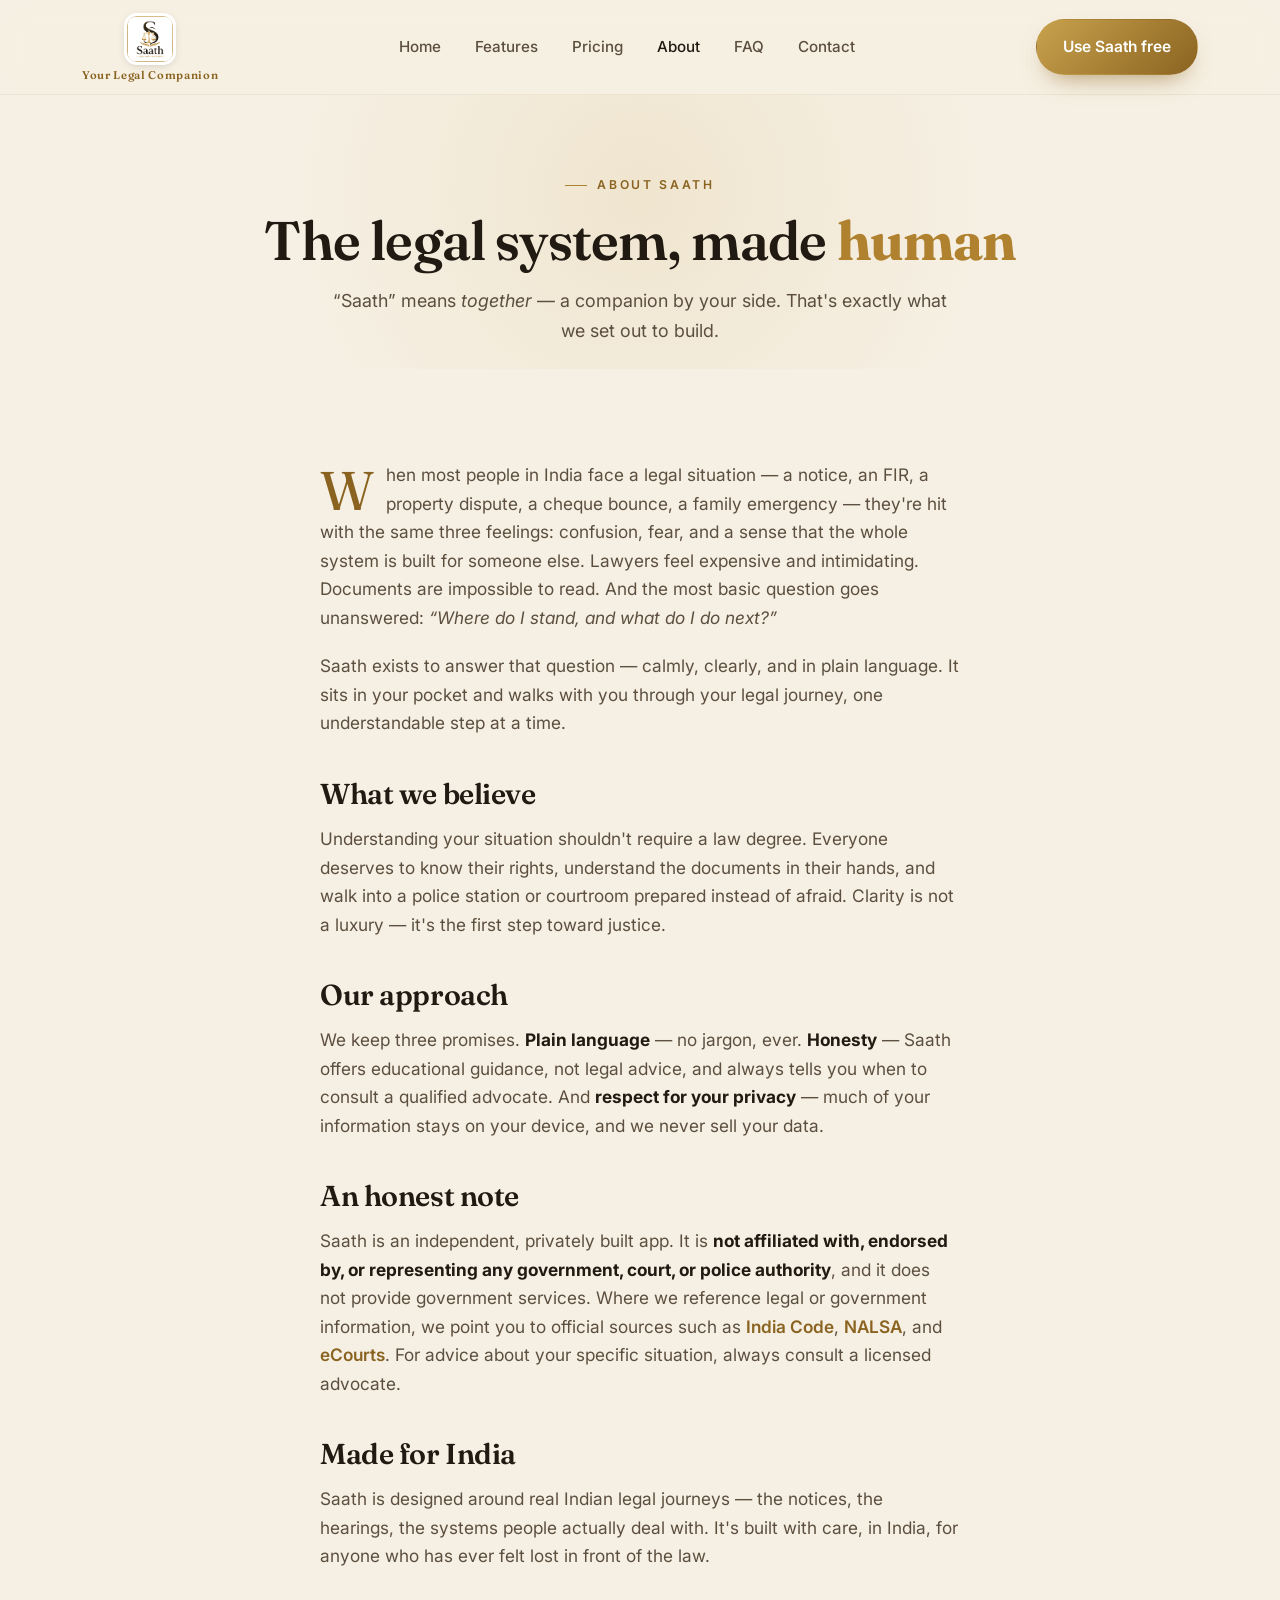
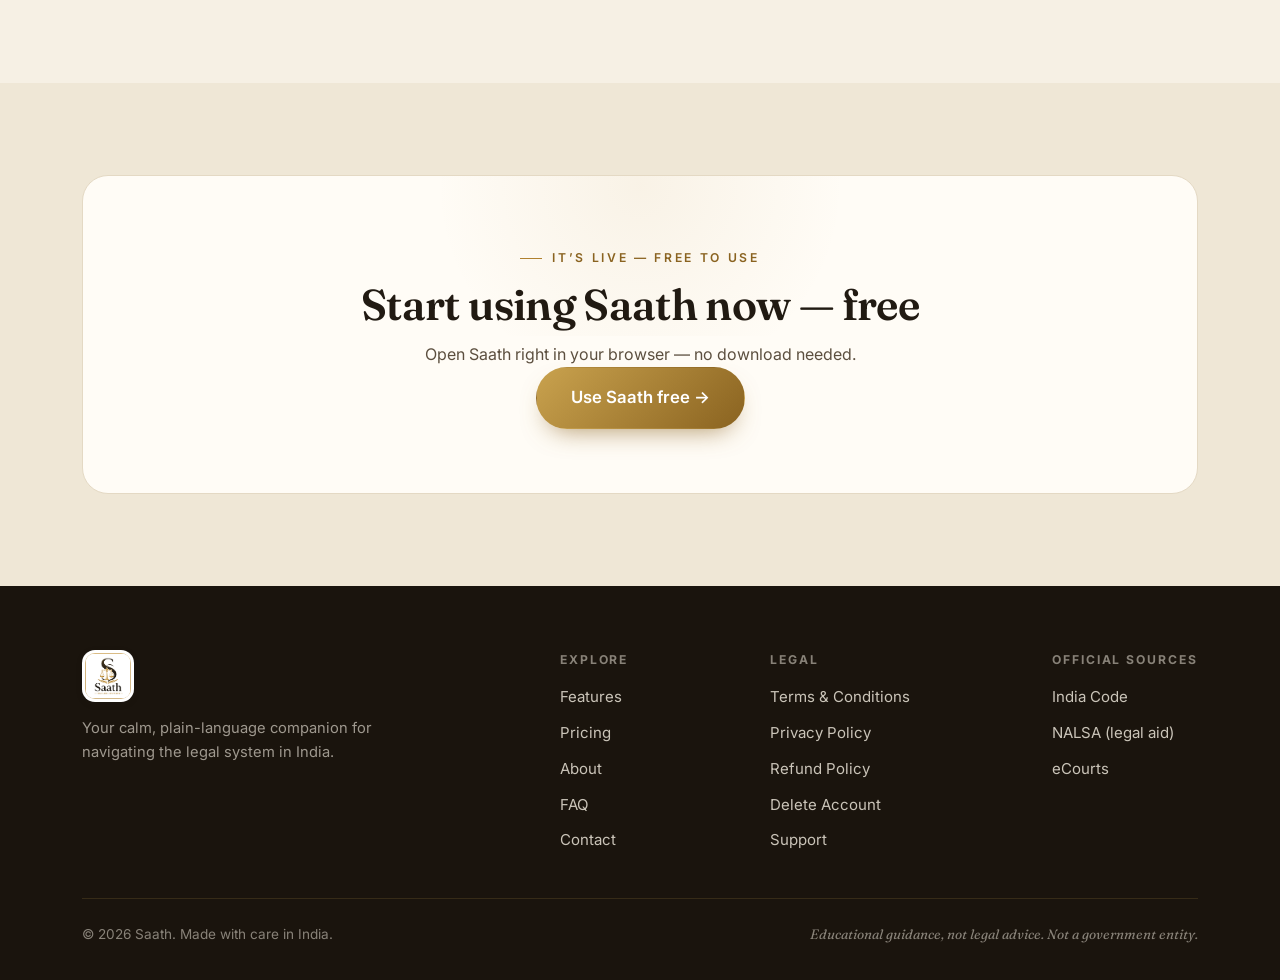
==== commit f1bf70af: "Link pricing, terms and refund policy from every page" ====
--- a/about.html
+++ b/about.html
@@ -19,7 +19,7 @@
       <nav class="nav-links">
         <a href="index.html">Home</a>
         <a href="features.html">Features</a>
-        <a href="about.html" class="active">About</a>
+        <a href="pricing.html">Pricing</a><a href="about.html" class="active">About</a>
         <a href="faq.html">FAQ</a>
         <a href="contact.html">Contact</a>
       </nav>
@@ -73,8 +73,8 @@
           <a class="brand" href="index.html"><img class="logo" src="assets/logo.png" alt="Saath" /></a>
           <p>Your calm, plain-language companion for navigating the legal system in India.</p>
         </div>
-        <div class="footer-col"><h4>Explore</h4><a href="features.html">Features</a><a href="about.html">About</a><a href="faq.html">FAQ</a><a href="contact.html">Contact</a></div>
-        <div class="footer-col"><h4>Legal</h4><a href="https://venkatesh619.github.io/saath-privacy/privacy-policy.html" target="_blank" rel="noopener">Privacy Policy</a><a href="https://venkatesh619.github.io/saath-privacy/delete-account.html" target="_blank" rel="noopener">Delete Account</a><a href="contact.html">Support</a></div>
+        <div class="footer-col"><h4>Explore</h4><a href="features.html">Features</a><a href="pricing.html">Pricing</a><a href="about.html">About</a><a href="faq.html">FAQ</a><a href="contact.html">Contact</a></div>
+        <div class="footer-col"><h4>Legal</h4><a href="https://venkatesh619.github.io/saath-privacy/terms.html" target="_blank" rel="noopener">Terms &amp; Conditions</a><a href="https://venkatesh619.github.io/saath-privacy/privacy-policy.html" target="_blank" rel="noopener">Privacy Policy</a><a href="https://venkatesh619.github.io/saath-privacy/refund-policy.html" target="_blank" rel="noopener">Refund Policy</a><a href="https://venkatesh619.github.io/saath-privacy/delete-account.html" target="_blank" rel="noopener">Delete Account</a><a href="contact.html">Support</a></div>
         <div class="footer-col"><h4>Official sources</h4><a href="https://www.indiacode.nic.in" target="_blank" rel="noopener">India Code</a><a href="https://nalsa.gov.in" target="_blank" rel="noopener">NALSA (legal aid)</a><a href="https://ecourts.gov.in" target="_blank" rel="noopener">eCourts</a></div>
       </div>
       <div class="footer-bottom">
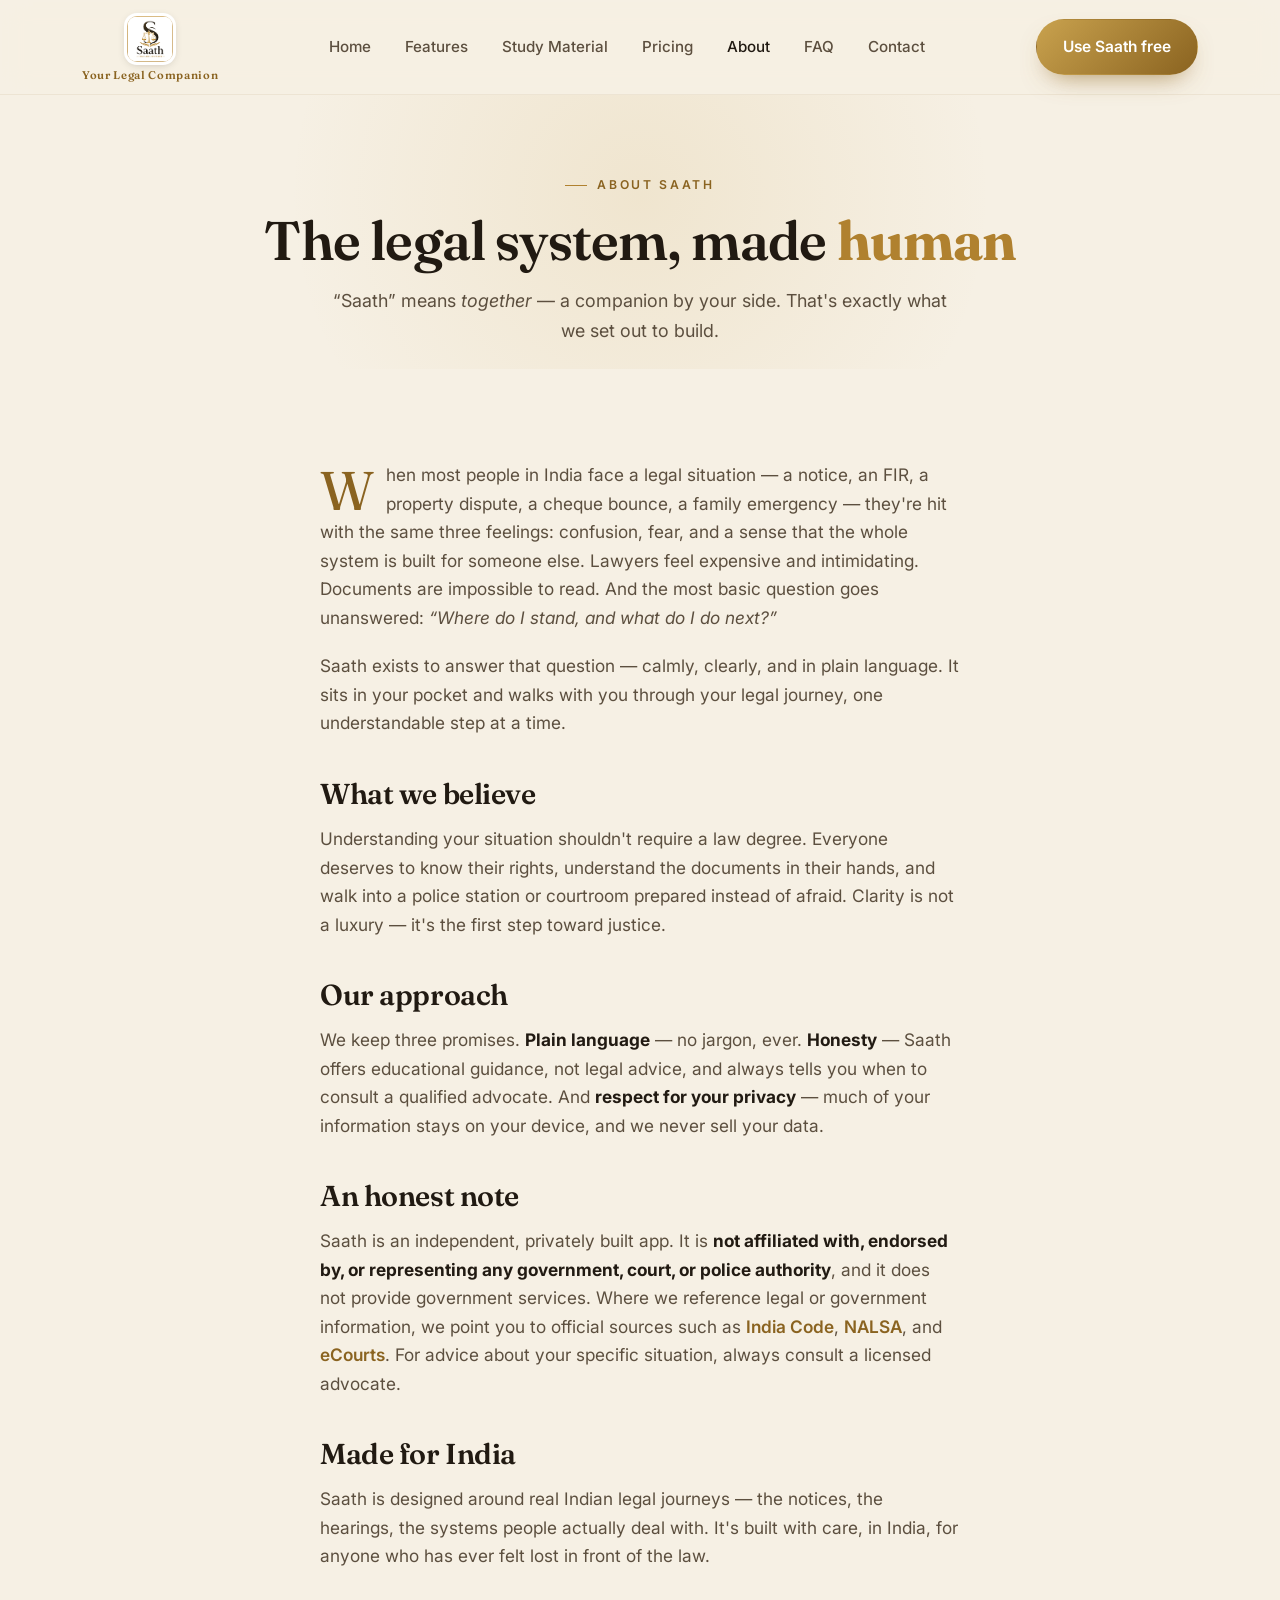
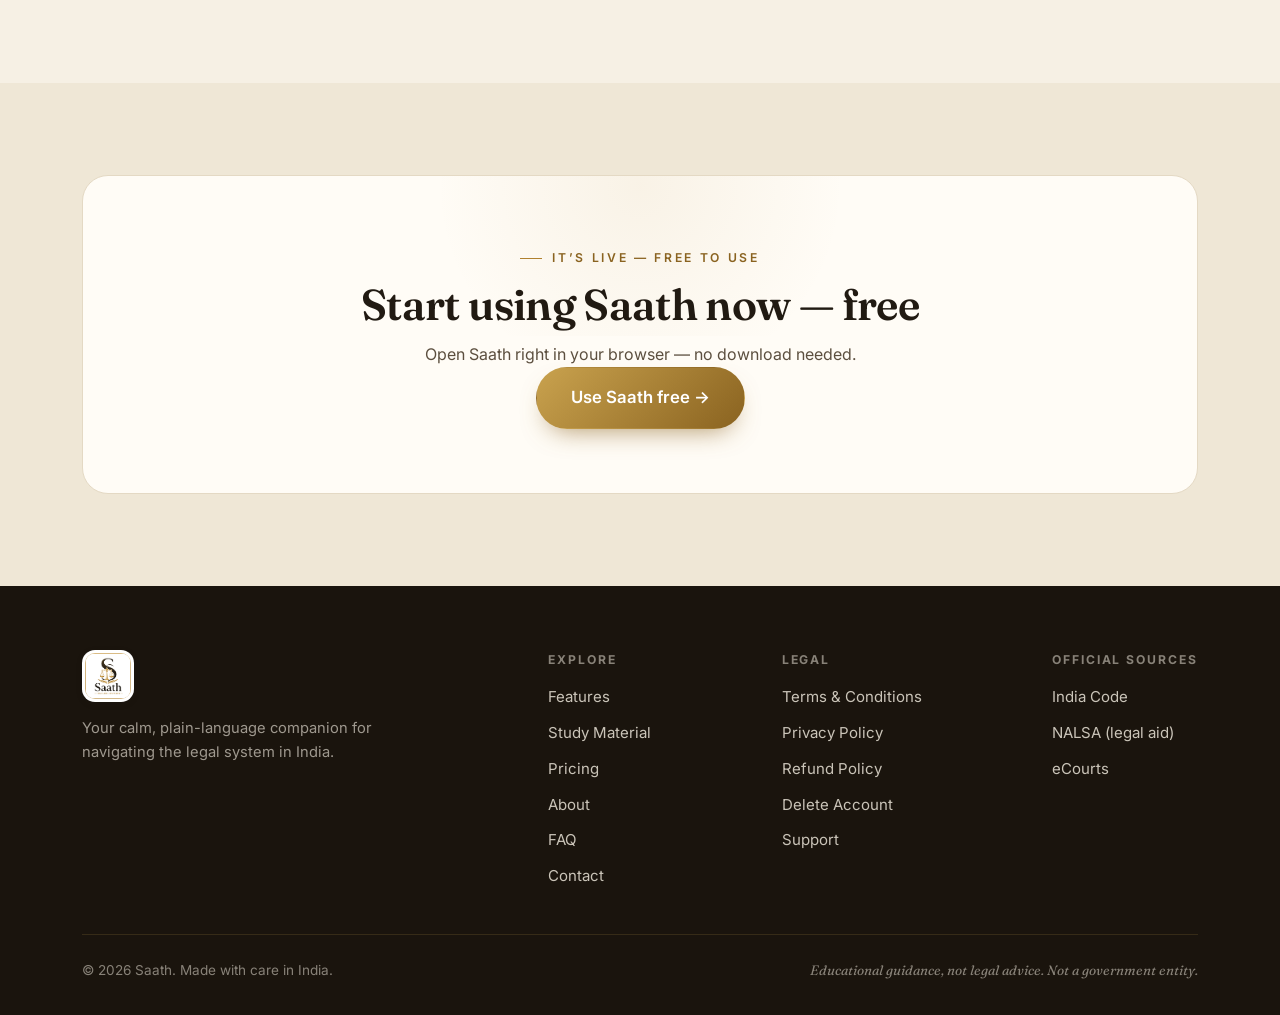
==== commit b3d7dd69: "Publish the LL.B. exam notes Five semesters of Osmania LL.B. notes -- 28 papers, 2,481 pages -- on s" ====
--- a/about.html
+++ b/about.html
@@ -19,6 +19,7 @@
       <nav class="nav-links">
         <a href="index.html">Home</a>
         <a href="features.html">Features</a>
+        <a href="study.html">Study Material</a>
         <a href="pricing.html">Pricing</a><a href="about.html" class="active">About</a>
         <a href="faq.html">FAQ</a>
         <a href="contact.html">Contact</a>
@@ -73,8 +74,8 @@
           <a class="brand" href="index.html"><img class="logo" src="assets/logo.png" alt="Saath" /></a>
           <p>Your calm, plain-language companion for navigating the legal system in India.</p>
         </div>
-        <div class="footer-col"><h4>Explore</h4><a href="features.html">Features</a><a href="pricing.html">Pricing</a><a href="about.html">About</a><a href="faq.html">FAQ</a><a href="contact.html">Contact</a></div>
-        <div class="footer-col"><h4>Legal</h4><a href="https://venkatesh619.github.io/saath-privacy/terms.html" target="_blank" rel="noopener">Terms &amp; Conditions</a><a href="https://venkatesh619.github.io/saath-privacy/privacy-policy.html" target="_blank" rel="noopener">Privacy Policy</a><a href="https://venkatesh619.github.io/saath-privacy/refund-policy.html" target="_blank" rel="noopener">Refund Policy</a><a href="https://venkatesh619.github.io/saath-privacy/delete-account.html" target="_blank" rel="noopener">Delete Account</a><a href="contact.html">Support</a></div>
+        <div class="footer-col"><h4>Explore</h4><a href="features.html">Features</a><a href="study.html">Study Material</a><a href="pricing.html">Pricing</a><a href="about.html">About</a><a href="faq.html">FAQ</a><a href="contact.html">Contact</a></div>
+        <div class="footer-col"><h4>Legal</h4><a href="legal/terms.html" target="_blank" rel="noopener">Terms &amp; Conditions</a><a href="legal/privacy.html" target="_blank" rel="noopener">Privacy Policy</a><a href="legal/refunds.html" target="_blank" rel="noopener">Refund Policy</a><a href="https://venkatesh619.github.io/saath-privacy/delete-account.html" target="_blank" rel="noopener">Delete Account</a><a href="contact.html">Support</a></div>
         <div class="footer-col"><h4>Official sources</h4><a href="https://www.indiacode.nic.in" target="_blank" rel="noopener">India Code</a><a href="https://nalsa.gov.in" target="_blank" rel="noopener">NALSA (legal aid)</a><a href="https://ecourts.gov.in" target="_blank" rel="noopener">eCourts</a></div>
       </div>
       <div class="footer-bottom">
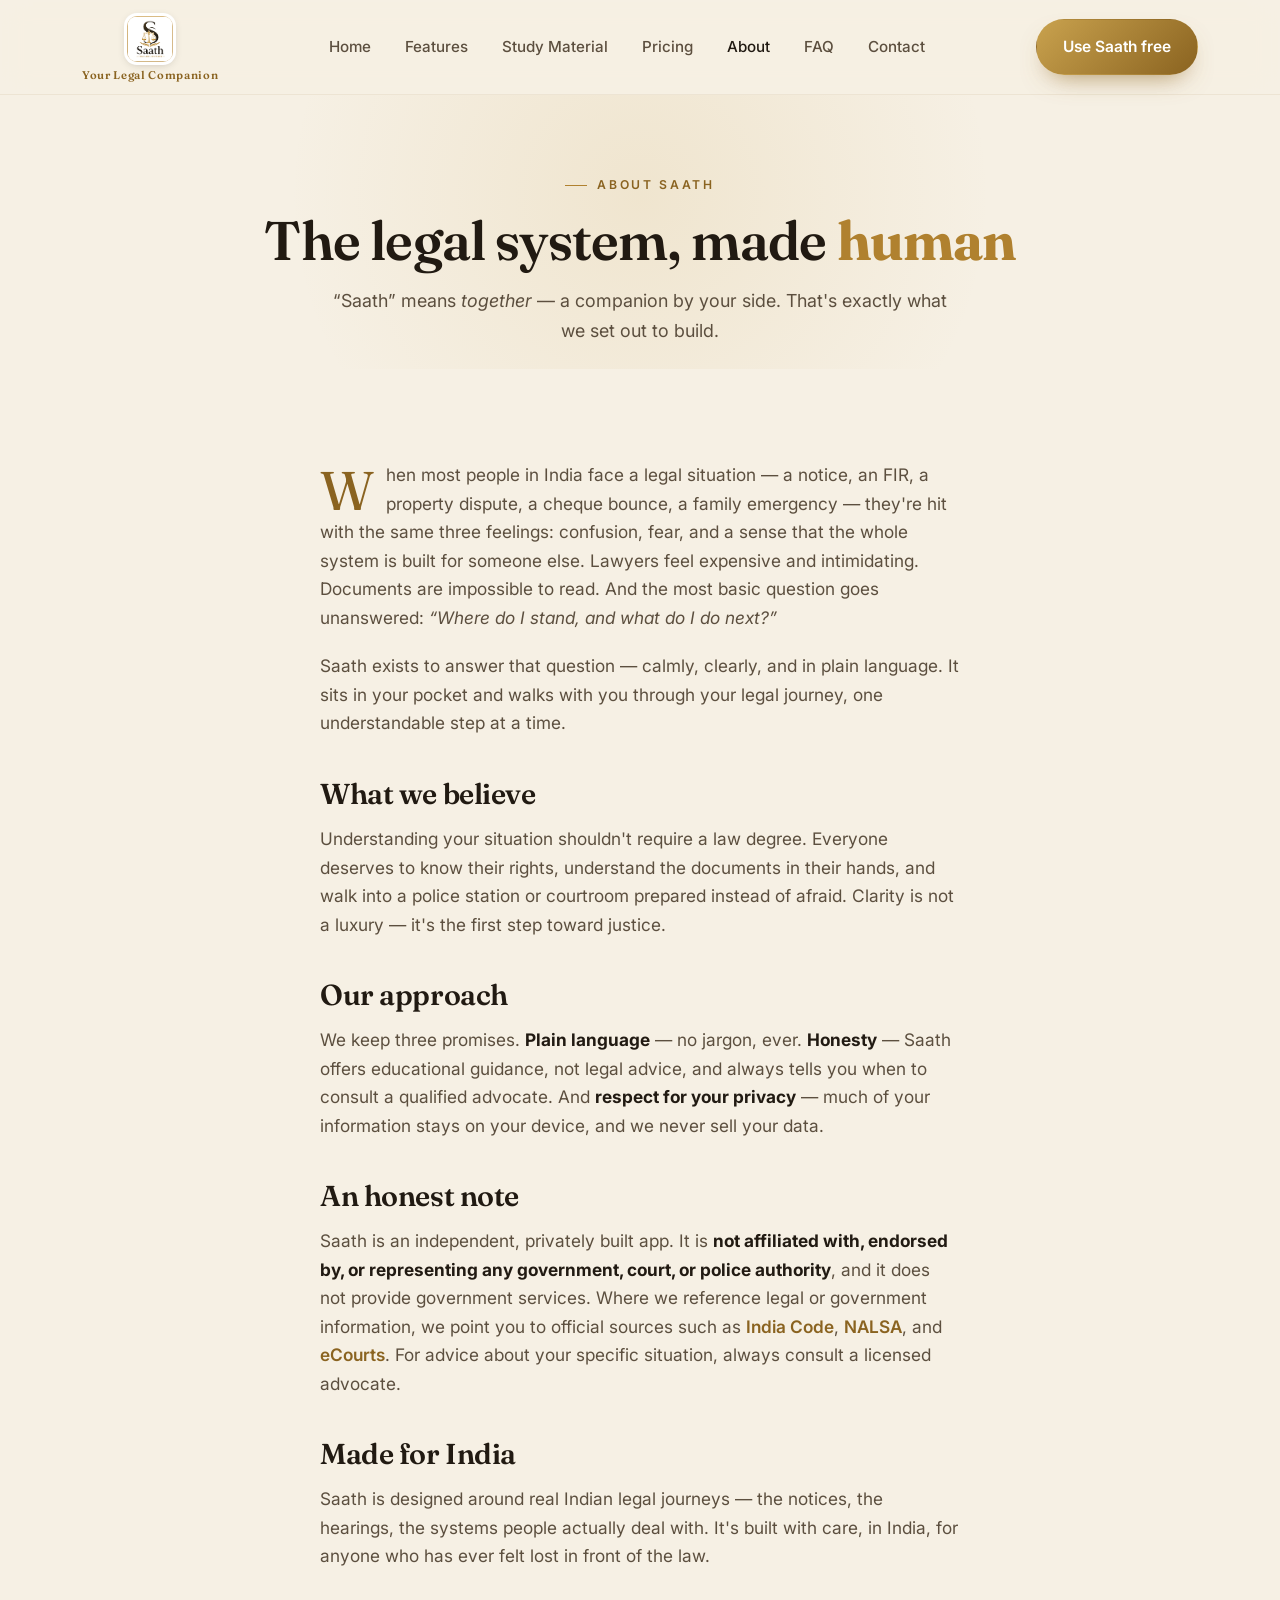
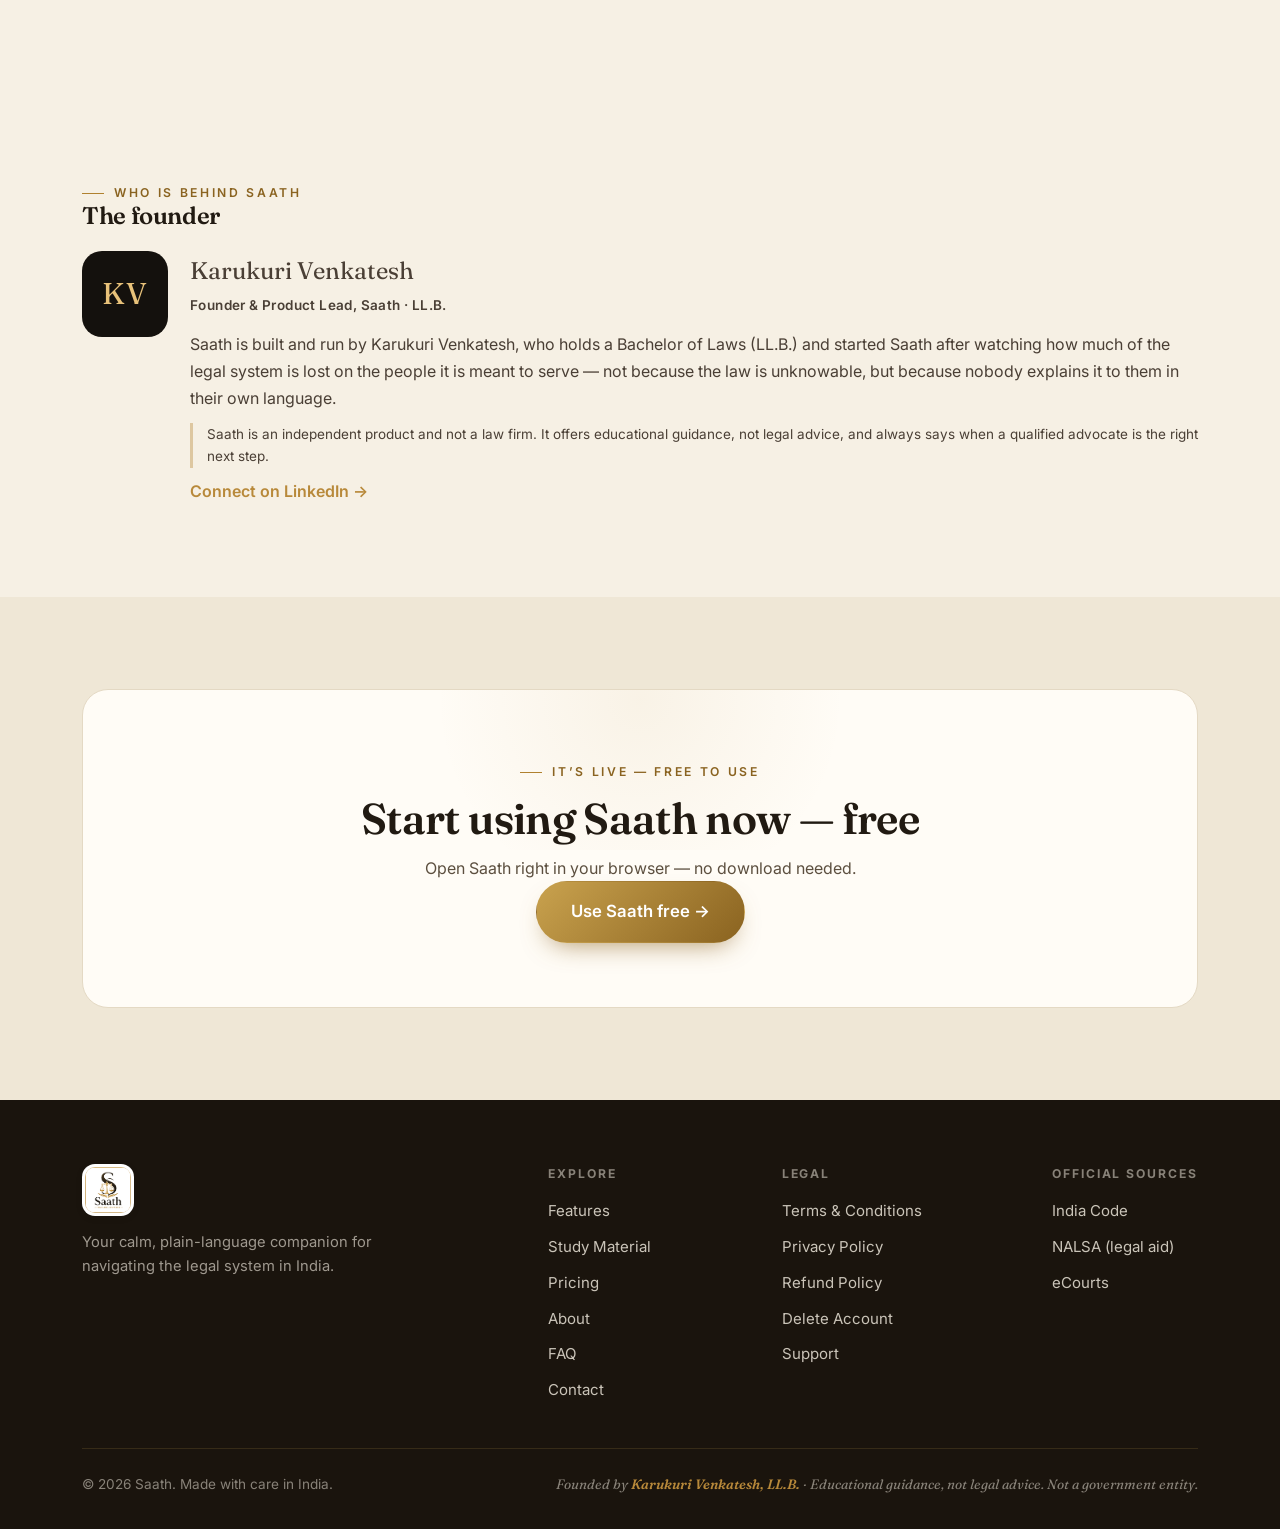
==== commit 70a7211b: "Name the founder on the website Karukuri Venkatesh, LL.B., with a LinkedIn link -- a founder section" ====
--- a/about.html
+++ b/about.html
@@ -10,6 +10,40 @@
   <link rel="preconnect" href="https://fonts.gstatic.com" crossorigin />
   <link href="https://fonts.googleapis.com/css2?family=Fraunces:ital,opsz,wght@0,9..144,500;0,9..144,600;0,9..144,700;1,9..144,500&family=Inter:wght@400;500;600&display=swap" rel="stylesheet" />
   <link rel="stylesheet" href="css/styles.css" />
+  <style>
+    /* Scoped to this page so nothing here can disturb the shared stylesheet. */
+    /* The header is sticky, so an anchor jump would land with the heading
+       hidden underneath it. */
+    #founder { scroll-margin-top: 96px; }
+    .founder { display: flex; gap: 22px; align-items: flex-start; margin-top: 22px; flex-wrap: wrap; }
+    .founder-badge {
+      width: 86px; height: 86px; flex: none; border-radius: 20px; background: #14110D;
+      color: #E8C27A; font-family: Fraunces, Georgia, serif; font-size: 30px; letter-spacing: 1px;
+      display: flex; align-items: center; justify-content: center;
+    }
+    .founder-body { flex: 1 1 280px; min-width: 0; }
+    .founder-body p { margin: 0 0 10px; color: #4A3F35; line-height: 1.7; }
+    .founder-name { font-family: Fraunces, Georgia, serif; font-size: 24px; color: #14110D; margin-bottom: 2px !important; }
+    .founder-role { font-size: 13.5px; letter-spacing: 0.4px; color: #B8893A; font-weight: 600; margin-bottom: 14px !important; }
+    .founder-note { font-size: 13.5px; color: #8A7C6E; border-left: 3px solid rgba(184,137,58,0.4); padding-left: 14px; }
+    .founder-link { color: #B8893A; font-weight: 600; text-decoration: none; }
+    .founder-link:hover { text-decoration: underline; }
+  </style>
+  <script type="application/ld+json">
+  {
+    "@context": "https://schema.org",
+    "@type": "Organization",
+    "name": "Saath",
+    "url": "https://www.saathlegal.com",
+    "founder": {
+      "@type": "Person",
+      "name": "Karukuri Venkatesh",
+      "jobTitle": "Founder",
+      "alumniOf": { "@type": "EducationalOrganization", "name": "Bachelor of Laws (LL.B.)" },
+      "sameAs": ["https://www.linkedin.com/in/venkatesh-karukuri/"]
+    }
+  }
+  </script>
 </head>
 <body>
 
@@ -56,6 +90,33 @@
     </div>
   </section>
 
+  <section class="section" id="founder">
+    <div class="wrap">
+      <span class="eyebrow">Who is behind Saath</span>
+      <h2>The founder</h2>
+      <div class="founder">
+        <div class="founder-badge" aria-hidden="true">KV</div>
+        <div class="founder-body">
+          <p class="founder-name">Karukuri Venkatesh</p>
+          <p class="founder-role">Founder &amp; Product Lead, Saath &middot; LL.B.</p>
+          <p>
+            Saath is built and run by Karukuri Venkatesh, who holds a Bachelor of Laws (LL.B.)
+            and started Saath after watching how much of the legal system is lost on the
+            people it is meant to serve &mdash; not because the law is unknowable, but because
+            nobody explains it to them in their own language.
+          </p>
+          <p class="founder-note">
+            Saath is an independent product and not a law firm. It offers educational guidance,
+            not legal advice, and always says when a qualified advocate is the right next step.
+          </p>
+          <a class="founder-link" href="https://www.linkedin.com/in/venkatesh-karukuri/" target="_blank" rel="noopener">
+            Connect on LinkedIn &rarr;
+          </a>
+        </div>
+      </div>
+    </div>
+  </section>
+
   <section class="section band" id="waitlist">
     <div class="wrap">
       <div class="cta-card" style="box-shadow:none">
@@ -80,7 +141,7 @@
       </div>
       <div class="footer-bottom">
         <p>© <span id="year">2026</span> Saath. Made with care in India.</p>
-        <p class="disc">Educational guidance, not legal advice. Not a government entity.</p>
+        <p class="disc">Founded by <a href="https://www.linkedin.com/in/venkatesh-karukuri/" target="_blank" rel="noopener" style="color:#B8893A;font-weight:600;text-decoration:none">Karukuri Venkatesh, LL.B.</a> &middot; Educational guidance, not legal advice. Not a government entity.</p>
       </div>
     </div>
   </footer>
